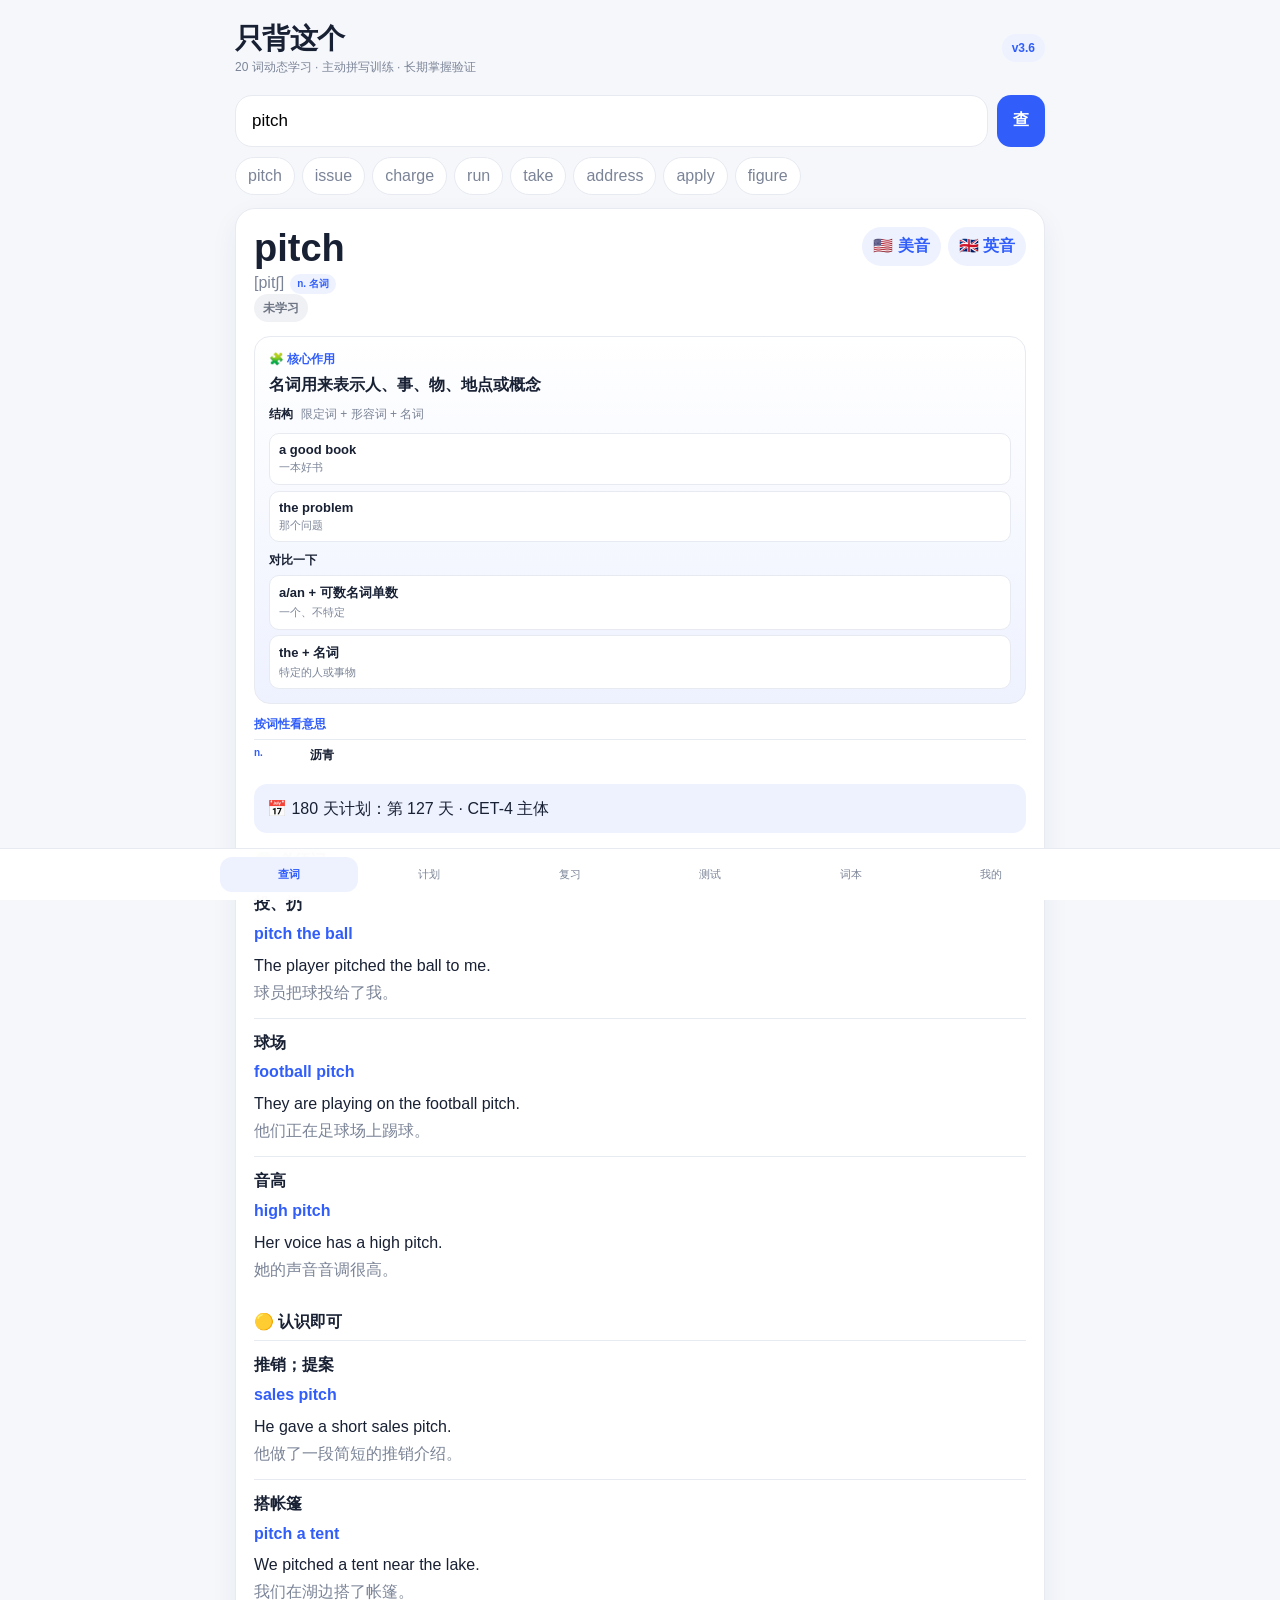
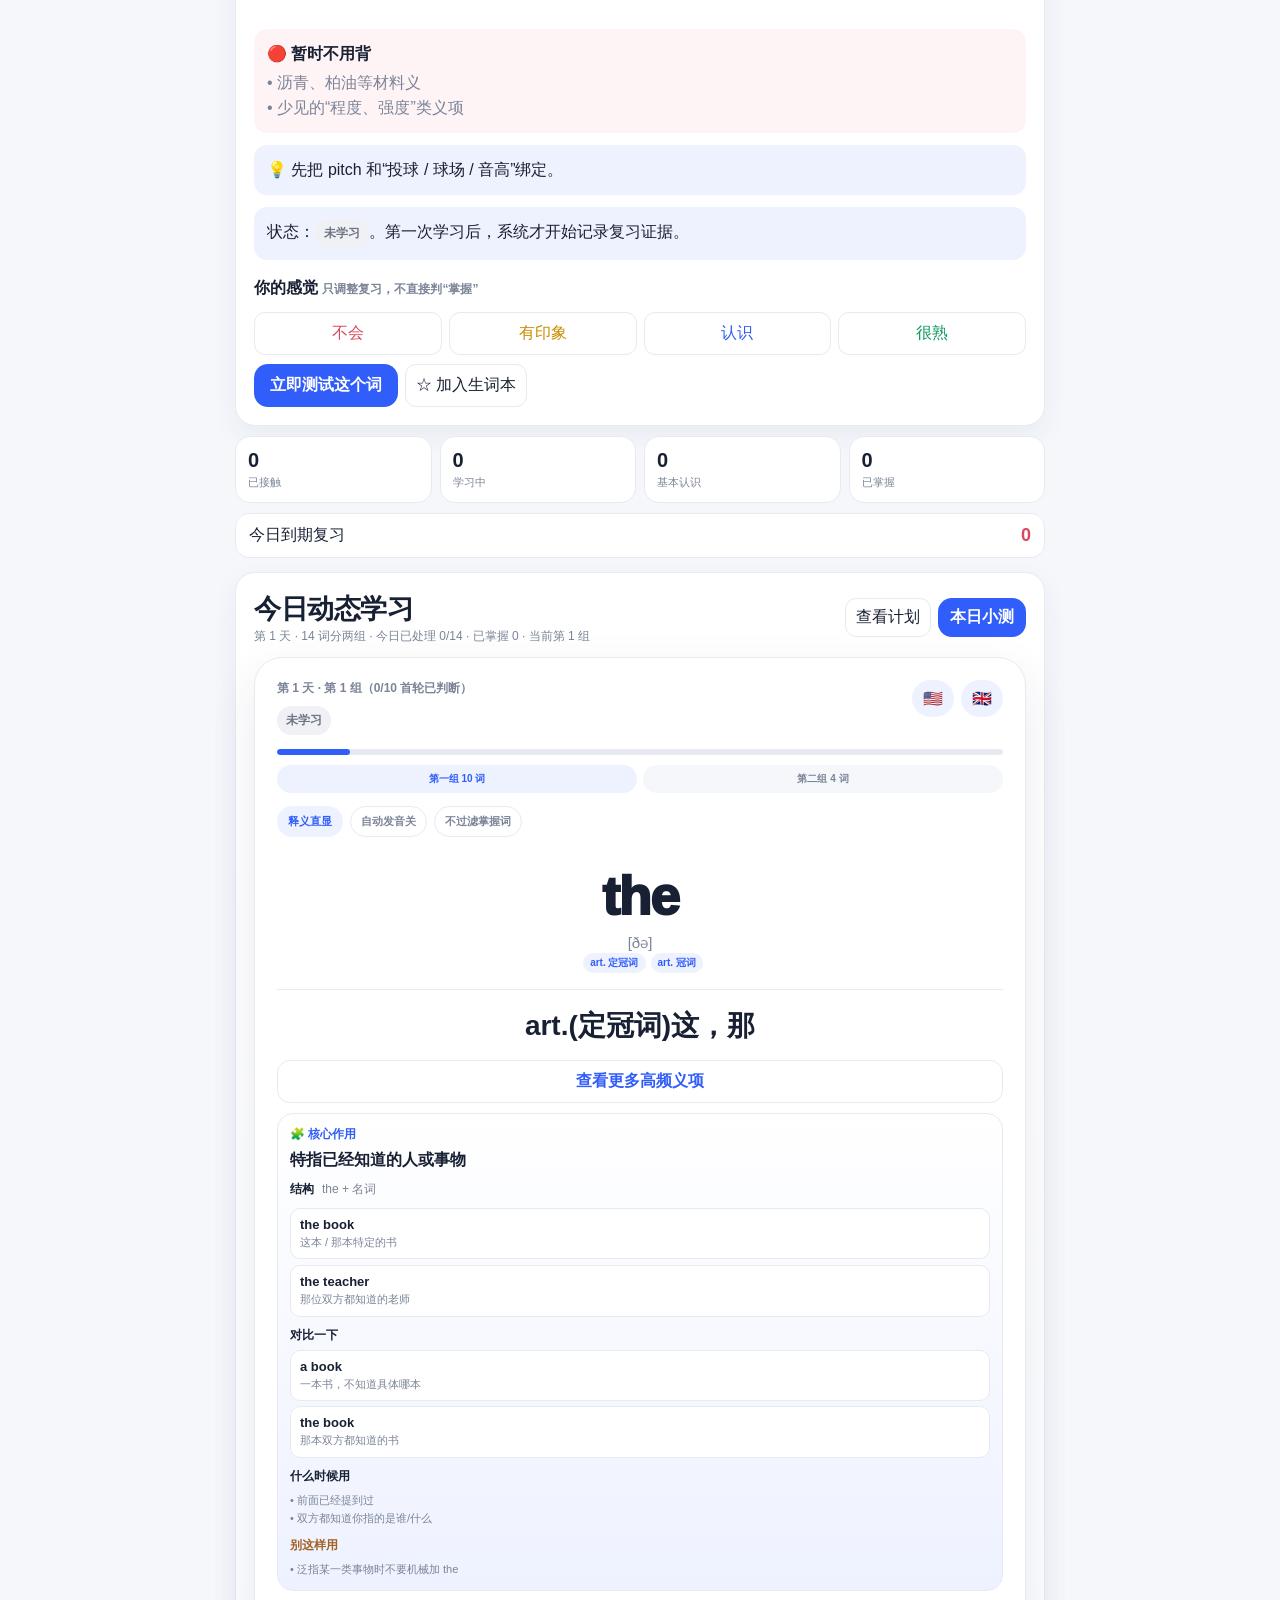
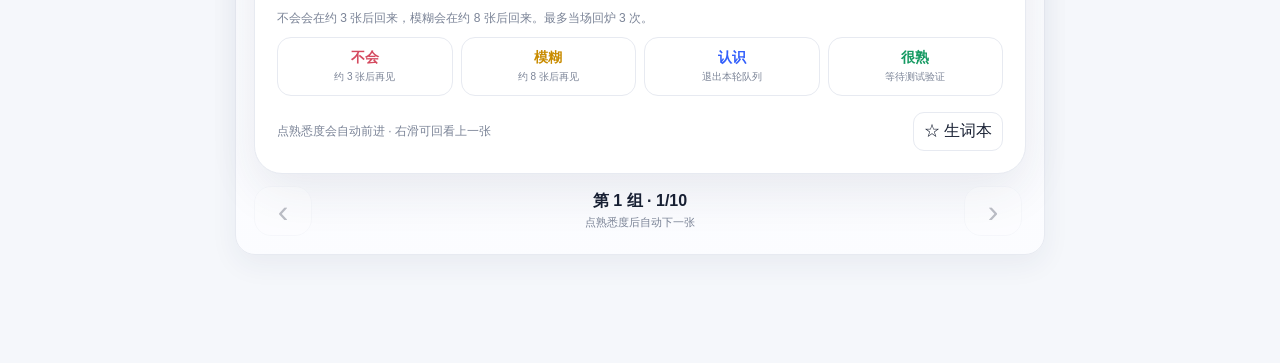
==== english-tool/index.html @ 48b42eb4 "Ship v3.6 spelling training build 41" ====
<!doctype html>
<html lang="zh-CN">
<head>
<meta charset="utf-8">
<meta name="viewport" content="width=device-width,initial-scale=1,viewport-fit=cover">
<meta name="theme-color" content="#f5f7fb">
<meta name="apple-mobile-web-app-capable" content="yes">
<meta name="apple-mobile-web-app-title" content="只背这个">
<meta http-equiv="Cache-Control" content="no-cache, no-store, must-revalidate">
<title>只背这个 · CET-4 学习系统</title>
<link rel="manifest" href="manifest.webmanifest?v=41">
<link rel="stylesheet" href="unified.css?v=41">
<link rel="stylesheet" href="study.css?v=41">
</head>
<body>
<div class="app">
  <header class="top"><div><div class="brand">只背这个</div><div class="sub">20 词动态学习 · 主动拼写训练 · 长期掌握验证</div></div><div class="tag">v3.6</div></header>

  <section id="searchPage">
    <div class="search"><input id="q" placeholder="输入单词，例如 pitch" autocomplete="off" autocapitalize="none"><button class="primary" id="go">查</button></div>
    <div class="quick" id="quick"></div>
    <div id="result"></div>
    <div class="stats status-stats"><div class="stat"><b id="touched">0</b><span>已接触</span></div><div class="stat"><b id="learning">0</b><span>学习中</span></div><div class="stat"><b id="familiar">0</b><span>基本认识</span></div><div class="stat"><b id="mastered">0</b><span>已掌握</span></div></div>
    <button class="due-banner" id="dueBanner"><span>今日到期复习</span><b id="due">0</b></button>
    <div id="homeStudySection" class="home-study card">
      <div class="head wrap"><div><div class="section-head">今日动态学习</div><div id="homeStudyMeta" class="small">正在载入今天的单词…</div></div><div class="button-group"><button class="secondary" id="homeStudyPlan">查看计划</button><button class="secondary" id="homeStudyToday">回到今天</button><button class="primary compact" id="homeStudyQuiz">本日小测</button></div></div>
      <div id="homeStudyCardWrap" class="study-card-wrap" aria-live="polite"></div>
      <div class="study-nav"><button class="study-arrow" id="homeStudyPrev" aria-label="上一个单词">‹</button><div><b id="homeStudyCounter">0 / 0</b><span id="homeStudyHint">点熟悉度后自动进入下一张</span></div><button class="study-arrow" id="homeStudyNext" aria-label="下一个单词">›</button></div>
    </div>
  </section>

  <section id="planPage" class="hidden">
    <div class="card"><div class="head wrap"><div><div class="section-head">180 天单词计划</div><div id="planMeta" class="small">正在载入本地基础词表与 CET-4 词表…</div></div><div class="daybox"><button class="secondary" id="prevDay">‹</button><input id="dayInput" type="number" min="1" max="180" value="1"><button class="secondary" id="nextDay">›</button></div></div><div class="progress"><span id="bar"></span></div><div id="progressText" class="small"></div><div class="tabs"><button id="todayBtn" class="active">今天</button><button data-jump="1">第1天</button><button data-jump="31">第31天</button><button data-jump="91">第91天</button><button data-jump="180">第180天</button></div></div>
    <div id="planListPanel" class="card"><div class="head wrap"><div><span id="stage" class="badge"></span><div id="daySummary" class="small space-top"></div></div><div class="button-group"><button class="secondary" id="learnNext">用动态卡片学这一天</button><button class="primary compact" id="quizDay">今日小测</button></div></div><div class="legend"><span><i class="status-dot unseen"></i>未学习</span><span><i class="status-dot learning"></i>学习中</span><span><i class="status-dot familiar"></i>基本认识</span><span><i class="status-dot mastered"></i>已掌握</span></div><div id="dayWords"></div></div>
  </section>

  <section id="reviewPage" class="hidden"><div class="card"><div class="head wrap"><div><div class="section-head">今日复习</div><div class="small">单词到期 + 句子错因 + 掌握验证 + 拼写弱词都会进入这里。系统优先修真正影响掌握的证据缺口。</div></div><button class="primary compact" id="startReview">开始复习</button></div><div id="reviewList"></div></div></section>
  <section id="testPage" class="hidden"><div class="card" id="testCard"><div class="section-head">快速测验</div><div class="small">默认从已接触单词中抽题。答对才积累“掌握证据”。</div><div class="button-group space-top"><button class="primary" id="startMixedTest">开始 10 题</button><button class="secondary" id="startWeakTest">专测薄弱词</button></div></div></section>
  <section id="bookPage" class="hidden"><div class="card"><div class="head wrap"><div><div class="section-head">词本</div><div class="small">上面是你收藏的生词，下面可以按词类、阶段和掌握状态浏览整个词库。</div></div></div><div id="bookList"></div></div></section>
  <section id="myPage" class="hidden">
    <div class="card"><div class="section-head">我的学习</div><div class="stats"><div class="stat"><b id="myTouched">0</b><span>已接触</span></div><div class="stat"><b id="myQuiz">0</b><span>累计测试</span></div><div class="stat"><b id="myAccuracy">0%</b><span>测试正确率</span></div><div class="stat"><b id="myDays">0</b><span>学习天数</span></div></div><div class="title">掌握判定</div><div class="explain-grid"><div><span class="state-pill learning">学习中</span><p>看过或测试过，但证据还少，或者刚刚答错。</p></div><div><span class="state-pill familiar">基本认识</span><p>至少跨 2 天答对、连续答对并保持较高正确率。</p></div><div><span class="state-pill mastered">已掌握</span><p>至少 4 次答对、3 个不同日期答对、连续答对 ≥3，且首次到最近正确间隔至少 6 天。</p></div></div><div class="tip">“今日是否学过”和“长期是否掌握”完全分开。拼写也单独记录，不能拿选择题正确率冒充会写。</div></div>
    <div class="card"><div class="section-head">数据</div><div class="button-group space-top"><button class="secondary" id="exportBtn">导出学习数据</button><label class="secondary file-label">导入学习数据<input id="importFile" type="file" accept=".json"></label></div></div>
  </section>
</div>
<div id="bootFail" class="hidden" style="position:fixed;left:16px;right:16px;bottom:86px;z-index:99;padding:13px 14px;border:1px solid #e4bcbc;background:#fff7f7;border-radius:14px;font-size:12px;line-height:1.6;color:#7a2f2f">页面资源没有完整载入。请到“我的 → 系统状态”查看诊断，或执行安全重载。</div>
<div class="nav"><div class="navin"><button class="active" data-page="searchPage">查词</button><button data-page="planPage">计划</button><button data-page="reviewPage">复习</button><button data-page="testPage">测试</button><button data-page="bookPage">词本</button><button data-page="myPage">我的</button></div></div>
<div class="toast" id="toast"></div>
<script src="preload.js?v=41"></script><script src="unified.js?v=41"></script><script src="study.js?v=41"></script><script src="lexicon-core.js?v=41"></script><script src="quiz-core.js?v=41"></script><script src="learning-core.js?v=41"></script><script src="practice-core.js?v=41"></script><script src="spelling-core.js?v=41"></script><script>setTimeout(function(){if(!window.__ZBZ_READY__){var x=document.getElementById('bootFail');if(x)x.classList.remove('hidden')}},12000)</script>
</body>
</html>
---- english-tool/unified.css ----
:root{
  --bg:#f5f7fb;--card:#fff;--text:#182033;--muted:#7b8497;--line:#e7eaf1;
  --blue:#315efb;--green:#159a62;--yellow:#c98c00;--red:#d54a5f;--soft:#eef2ff;
  --shadow:0 10px 28px rgba(31,45,77,.06)
}
*{box-sizing:border-box}
html,body{margin:0;min-height:100%;background:var(--bg);color:var(--text);font-family:-apple-system,BlinkMacSystemFont,"Segoe UI","PingFang SC","Microsoft YaHei",sans-serif}
button,input,label{font:inherit}
button{cursor:pointer}
.app{max-width:840px;margin:auto;padding:20px 15px 108px}
.top,.row,.wordtop,.head{display:flex;justify-content:space-between;gap:10px;align-items:center}
.wrap{flex-wrap:wrap}
.brand{font-size:28px;font-weight:900;letter-spacing:-.6px}
.sub,.small,.muted{font-size:12px;color:var(--muted);line-height:1.55}
.tag,.badge{background:var(--soft);color:var(--blue);padding:7px 10px;border-radius:999px;font-size:12px;font-weight:800}
.card{background:var(--card);border:1px solid var(--line);border-radius:20px;padding:18px;margin-top:13px;box-shadow:var(--shadow)}
.section-head{font-size:27px;font-weight:900;letter-spacing:-.5px}
.search{display:flex;gap:9px;margin:18px 0 10px}
.search input{flex:1;min-width:0;border:1px solid var(--line);background:#fff;border-radius:17px;padding:15px 16px;font-size:17px;outline:none}
.search input:focus{border-color:#a4b3fb}
.primary,.secondary,.voice,.chip,.row button,.nav button,.quiz-option{font:inherit}
.primary{border:0;background:var(--blue);color:#fff;border-radius:14px;padding:11px 16px;font-weight:800}
.primary.compact{padding:8px 12px}
.secondary,.row button{border:1px solid var(--line);background:#fff;color:var(--text);border-radius:11px;padding:8px 10px}
.voice{border:0;background:var(--soft);color:var(--blue);border-radius:999px;padding:9px 11px;font-weight:800}
.quick,.voices,.tabs,.button-group,.legend{display:flex;gap:7px;overflow:auto}
.button-group{flex-wrap:wrap;overflow:visible}
.chip,.tabs button{border:1px solid var(--line);background:#fff;color:var(--muted);border-radius:999px;padding:9px 12px;white-space:nowrap}
.tabs button.active{background:var(--soft);color:var(--blue);border-color:transparent;font-weight:800}
.stats{display:grid;grid-template-columns:repeat(4,1fr);gap:8px;margin:10px 0}
.stat{background:#fff;border:1px solid var(--line);border-radius:15px;padding:12px}
.stat b{display:block;font-size:20px}.stat span{font-size:11px;color:var(--muted)}
.due-banner{width:100%;border:0;background:#fff;border:1px solid var(--line);border-radius:14px;padding:11px 13px;display:flex;justify-content:space-between;align-items:center;color:var(--text)}
.due-banner b{color:var(--red);font-size:18px}
.word{font-size:38px;font-weight:900}.phon{color:var(--muted);margin-top:4px}
.wordtop{align-items:flex-start}
.title{font-weight:850;margin:18px 0 7px}
.meaning{padding:12px 0;border-top:1px solid var(--line);line-height:1.55}.meaning:first-of-type{border-top:0}.meaning b{font-size:16px}.meaning .phrase{color:var(--blue);font-weight:800;margin-top:5px}.example{margin-top:7px;line-height:1.5}.translation{color:var(--muted);margin-top:3px}
.tip{background:var(--soft);border-radius:13px;padding:12px 13px;line-height:1.6;margin-top:12px}
.warning{background:#fff4f5;border-radius:13px;padding:12px 13px;line-height:1.6;margin-top:12px}
.actions{display:grid;grid-template-columns:repeat(4,1fr);gap:7px;margin-top:13px}.actions button{border:1px solid var(--line);background:#fff;border-radius:11px;padding:10px 4px}.actions button:nth-child(1){color:var(--red)}.actions button:nth-child(2){color:var(--yellow)}.actions button:nth-child(3){color:var(--blue)}.actions button:nth-child(4){color:var(--green)}
.row{padding:12px 0;border-top:1px solid var(--line);align-items:flex-start}.row:first-child{border-top:0}.rowword{font-size:17px;font-weight:850}.row-main{min-width:0;flex:1;cursor:pointer}.row-actions{display:flex;gap:6px;flex-shrink:0}
.progress{height:9px;background:#edf0f5;border-radius:999px;overflow:hidden;margin:12px 0 6px}.progress span{display:block;height:100%;background:var(--blue)}
.daybox{display:flex;gap:7px;align-items:center}.daybox input{width:74px;border:1px solid var(--line);border-radius:10px;padding:8px}
.empty{text-align:center;color:var(--muted);padding:25px 8px}.empty strong{display:block;color:var(--text);font-size:19px;margin-bottom:5px}
.hidden{display:none!important}
.space-top{margin-top:9px}
.legend{padding:12px 0 2px;flex-wrap:wrap;color:var(--muted);font-size:12px}
.legend span{display:flex;align-items:center;gap:5px}
.status-dot{width:9px;height:9px;border-radius:50%;display:inline-block}
.status-dot.unseen{background:#c9ced8}.status-dot.learning{background:var(--red)}.status-dot.familiar{background:var(--yellow)}.status-dot.mastered{background:var(--green)}
.state-pill{display:inline-flex;align-items:center;border-radius:999px;padding:5px 9px;font-size:12px;font-weight:850}
.state-pill.unseen{background:#f0f1f4;color:#6d7585}.state-pill.learning{background:#fff0f2;color:var(--red)}.state-pill.familiar{background:#fff7df;color:#9a6d00}.state-pill.mastered{background:#eaf8f1;color:var(--green)}
.evidence{display:grid;grid-template-columns:repeat(4,1fr);gap:7px;margin-top:10px}.evidence div{border:1px solid var(--line);border-radius:12px;padding:9px}.evidence b{display:block;font-size:16px}.evidence span{font-size:10px;color:var(--muted)}
.quiz-head{display:flex;justify-content:space-between;align-items:center;gap:10px}
.quiz-word{font-size:36px;font-weight:900;margin:18px 0 6px}.quiz-prompt{font-size:13px;color:var(--muted);margin-bottom:14px}.quiz-options{display:grid;gap:9px}.quiz-option{text-align:left;border:1px solid var(--line);background:#fff;color:var(--text);border-radius:14px;padding:13px 14px}.quiz-option.correct{border-color:var(--green);background:#eefaf4}.quiz-option.wrong{border-color:var(--red);background:#fff1f3}.quiz-option:disabled{opacity:.9}.quiz-feedback{margin-top:12px;font-size:13px;line-height:1.6}
.explain-grid{display:grid;grid-template-columns:repeat(3,1fr);gap:8px}.explain-grid>div{border:1px solid var(--line);border-radius:14px;padding:12px}.explain-grid p{font-size:12px;color:var(--muted);line-height:1.55;margin:8px 0 0}
.file-label{display:inline-flex;align-items:center;cursor:pointer}.file-label input{display:none}
.nav{position:fixed;left:0;right:0;bottom:0;background:rgba(255,255,255,.96);border-top:1px solid var(--line);padding:8px 8px calc(env(safe-area-inset-bottom) + 8px);z-index:20;backdrop-filter:blur(14px)}
.navin{max-width:840px;margin:auto;display:grid;grid-template-columns:repeat(6,1fr);gap:3px}.nav button{border:0;background:transparent;color:var(--muted);padding:10px 2px;border-radius:12px;font-size:11px}.nav button.active{background:var(--soft);color:var(--blue);font-weight:800}
.toast{position:fixed;left:50%;bottom:92px;transform:translateX(-50%);background:#151923;color:#fff;padding:10px 13px;border-radius:999px;font-size:13px;opacity:0;pointer-events:none;transition:.2s;z-index:50;max-width:90%;text-align:center}.toast.show{opacity:1}
@media(max-width:620px){
  .stats{grid-template-columns:repeat(2,1fr)}
  .actions{grid-template-columns:repeat(2,1fr)}
  .word{font-size:34px}.section-head{font-size:25px}
  .row{gap:6px}.row-actions{flex-direction:column}
  .evidence{grid-template-columns:repeat(2,1fr)}
  .explain-grid{grid-template-columns:1fr}
}
@media(prefers-color-scheme:dark){
  :root{--bg:#0e1118;--card:#171b24;--text:#f0f3f8;--muted:#98a2b5;--line:#2a303d;--soft:#202a47;--shadow:none}
  .search input,.stat,.due-banner,.secondary,.row button,.chip,.tabs button,.actions button,.quiz-option{background:var(--card);color:var(--text)}
  .warning{background:#2a1b20}
}
---- english-tool/study.css ----
.home-study{margin-top:14px;background:linear-gradient(180deg,var(--card),color-mix(in srgb,var(--soft) 22%,var(--card)))}
.home-study .head{margin-bottom:4px}.home-study .button-group{justify-content:flex-end}
.study-card-wrap{margin-top:12px;touch-action:pan-y;user-select:none;-webkit-user-select:none}
.study-flashcard{position:relative;min-height:520px;background:var(--card);border:1px solid var(--line);border-radius:28px;padding:22px;box-shadow:0 18px 48px rgba(31,45,77,.09);overflow:hidden;transition:transform .16s ease,opacity .16s ease}
.study-flashcard.slide-left{transform:translateX(-34px);opacity:.38}.study-flashcard.slide-right{transform:translateX(34px);opacity:.38}
.study-top{display:flex;justify-content:space-between;gap:12px;align-items:flex-start}.study-day{font-size:12px;color:var(--muted);font-weight:800}
.study-progress{height:6px;background:var(--line);border-radius:999px;overflow:hidden;margin-top:14px}.study-progress span{display:block;height:100%;background:var(--blue);border-radius:999px}
.study-tools{display:flex;gap:7px;overflow:auto;margin:13px 0 2px;padding-bottom:2px}.study-tool{border:1px solid var(--line);background:var(--card);color:var(--muted);border-radius:999px;padding:7px 10px;white-space:nowrap;font-size:11px;font-weight:800}.study-tool.active{background:var(--soft);color:var(--blue);border-color:transparent}
.study-word-zone{text-align:center;padding:24px 6px 16px}.study-word{font-size:54px;font-weight:950;letter-spacing:-1.5px;word-break:break-word}.study-phon{font-size:15px;color:var(--muted);margin-top:7px}
.study-answer{border-top:1px solid var(--line);padding-top:16px}.study-core-block{text-align:center}.study-core-meaning{font-size:28px;font-weight:900;line-height:1.42}.study-core-phrase{color:var(--blue);font-weight:850;margin-top:9px}.study-core-example{font-size:14px;line-height:1.55;margin-top:8px}.study-core-translation{font-size:13px;line-height:1.55;color:var(--muted);margin-top:3px}
.study-more-btn{display:block;width:100%;margin-top:14px;border:1px solid var(--line);background:var(--card);color:var(--blue);border-radius:13px;padding:10px;font-weight:800}.study-more-panel{margin-top:10px;background:color-mix(in srgb,var(--soft) 40%,var(--card));border-radius:16px;padding:12px}.study-more-item{padding:10px 0;border-top:1px solid var(--line)}.study-more-item:first-child{border-top:0}.study-more-item b{font-size:16px}.study-more-tag{display:inline-block;margin-right:7px;padding:3px 7px;border-radius:999px;font-size:10px;font-weight:850}.study-more-tag.must{background:rgba(21,154,98,.1);color:var(--green)}.study-more-tag.rec{background:rgba(201,140,0,.1);color:var(--yellow)}.study-skip{margin-top:9px;padding:11px 12px;border-radius:13px;background:rgba(213,74,95,.08);font-size:12px;line-height:1.65}.study-inline-note{margin-top:8px}
.study-recall-cover{min-height:185px;display:flex;flex-direction:column;align-items:center;justify-content:center;text-align:center;border-top:1px solid var(--line);color:var(--muted);line-height:1.7}.study-recall-cover b{font-size:19px;color:var(--text);margin-bottom:5px}.study-recall-cover span{font-size:12px}
.study-rate-block{margin-top:18px}.study-rate-grid{display:grid;grid-template-columns:repeat(4,1fr);gap:8px;margin-top:9px}.study-rate-grid button{border:1px solid var(--line);background:var(--card);border-radius:14px;padding:11px 6px}.study-rate-grid button b{display:block;font-size:14px}.study-rate-grid button span{display:block;font-size:10px;color:var(--muted);margin-top:3px}.study-rate-grid .rate0 b{color:var(--red)}.study-rate-grid .rate1 b{color:var(--yellow)}.study-rate-grid .rate2 b{color:var(--blue)}.study-rate-grid .rate3 b{color:var(--green)}
.study-foot{display:flex;justify-content:space-between;gap:10px;align-items:center;margin-top:16px}.study-foot>.small{flex:1}
.study-nav{display:grid;grid-template-columns:62px 1fr 62px;align-items:center;gap:12px;margin-top:12px}.study-nav>div{text-align:center}.study-nav b{display:block;font-size:16px}.study-nav span{display:block;color:var(--muted);font-size:11px;margin-top:3px}.study-arrow{width:58px;height:50px;border:1px solid var(--line);background:var(--card);color:var(--text);border-radius:17px;font-size:32px;line-height:1}.study-arrow:disabled{opacity:.28}
.study-loading{min-height:260px;display:flex;flex-direction:column;align-items:center;justify-content:center;text-align:center;color:var(--muted);border:1px dashed var(--line);border-radius:22px}.study-loading b{color:var(--text);font-size:17px;margin-bottom:5px}.study-loading span{font-size:12px}
.study-finish{min-height:390px;display:flex;flex-direction:column;align-items:center;justify-content:center;text-align:center;border:1px solid var(--line);border-radius:26px;background:var(--card);padding:22px}.study-finish-icon{width:62px;height:62px;border-radius:50%;display:grid;place-items:center;background:rgba(21,154,98,.1);color:var(--green);font-size:30px;font-weight:900}.study-finish-title{font-size:26px;font-weight:900;margin-top:14px}.study-finish-sub{color:var(--muted);margin-top:6px}.study-finish-actions{margin-top:18px;justify-content:center;flex-wrap:wrap}
.plan-word-card{border-top:1px solid var(--line)}.plan-word-card:first-child{border-top:0}.plan-word-card.expanded{background:color-mix(in srgb,var(--soft) 24%,var(--card));border-radius:14px;margin:5px -6px;padding:0 6px}.plan-word-card .row{border-top:0}.plan-inline-detail{padding:0 8px 14px 8px}.plan-inline-meaning{font-size:19px;font-weight:850;line-height:1.55;padding:11px 12px;background:var(--card);border:1px solid var(--line);border-radius:13px}.plan-inline-extra{margin-top:8px}.plan-inline-actions{display:grid;grid-template-columns:repeat(4,1fr);gap:7px;margin-top:10px}.plan-inline-actions button{border:1px solid var(--line);background:var(--card);border-radius:11px;padding:9px 4px}.plan-inline-actions button:nth-child(1){color:var(--red)}.plan-inline-actions button:nth-child(2){color:var(--yellow)}.plan-inline-actions button:nth-child(3){color:var(--blue)}.plan-inline-actions button:nth-child(4){color:var(--green)}
@media(max-width:620px){.home-study .head{align-items:flex-start}.home-study .button-group{width:100%;justify-content:flex-start}.study-flashcard{min-height:500px;padding:17px;border-radius:23px}.study-word{font-size:46px}.study-core-meaning{font-size:24px}.study-nav{grid-template-columns:54px 1fr 54px}.study-arrow{width:52px;height:48px}.study-foot{align-items:flex-start;flex-direction:column}.study-foot button{width:100%}.study-rate-grid{grid-template-columns:repeat(2,1fr)}.plan-inline-actions{grid-template-columns:repeat(2,1fr)}}
@media(prefers-color-scheme:dark){.study-flashcard,.study-arrow,.study-finish{background:var(--card)}}
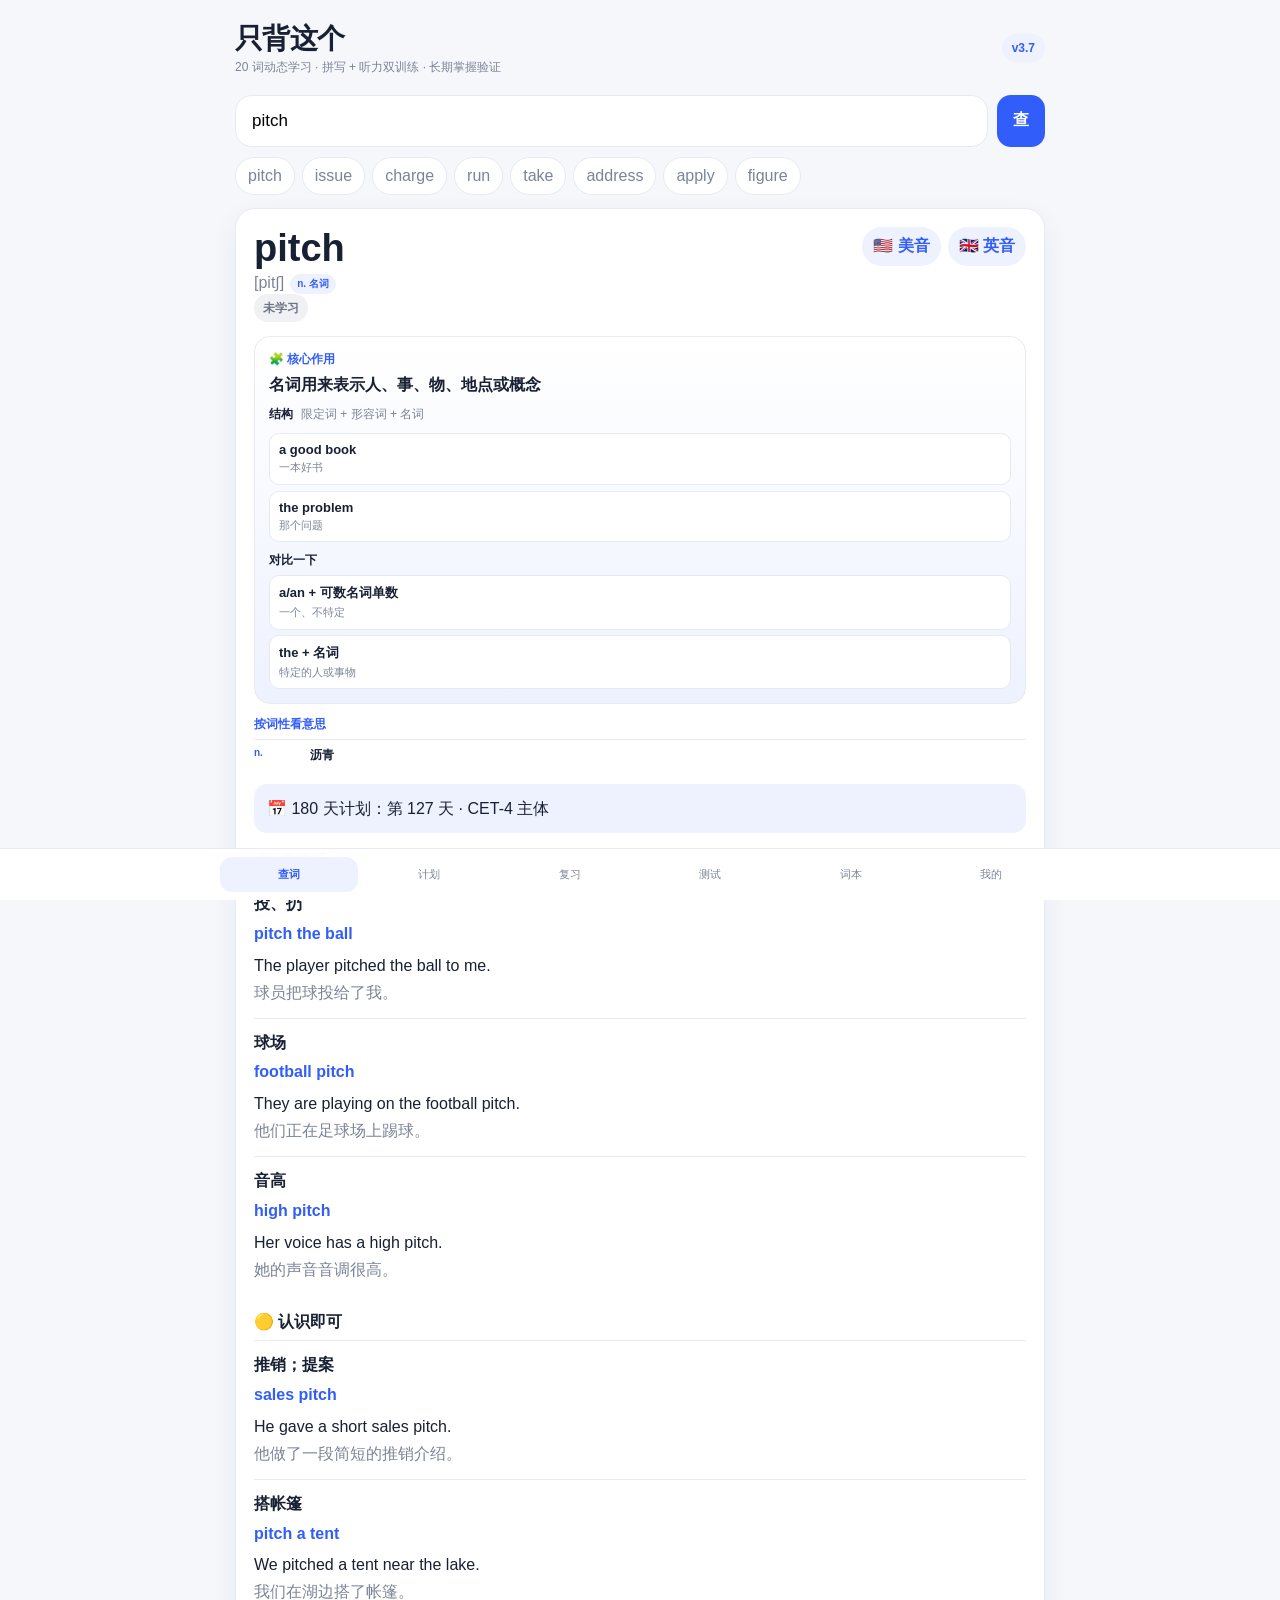
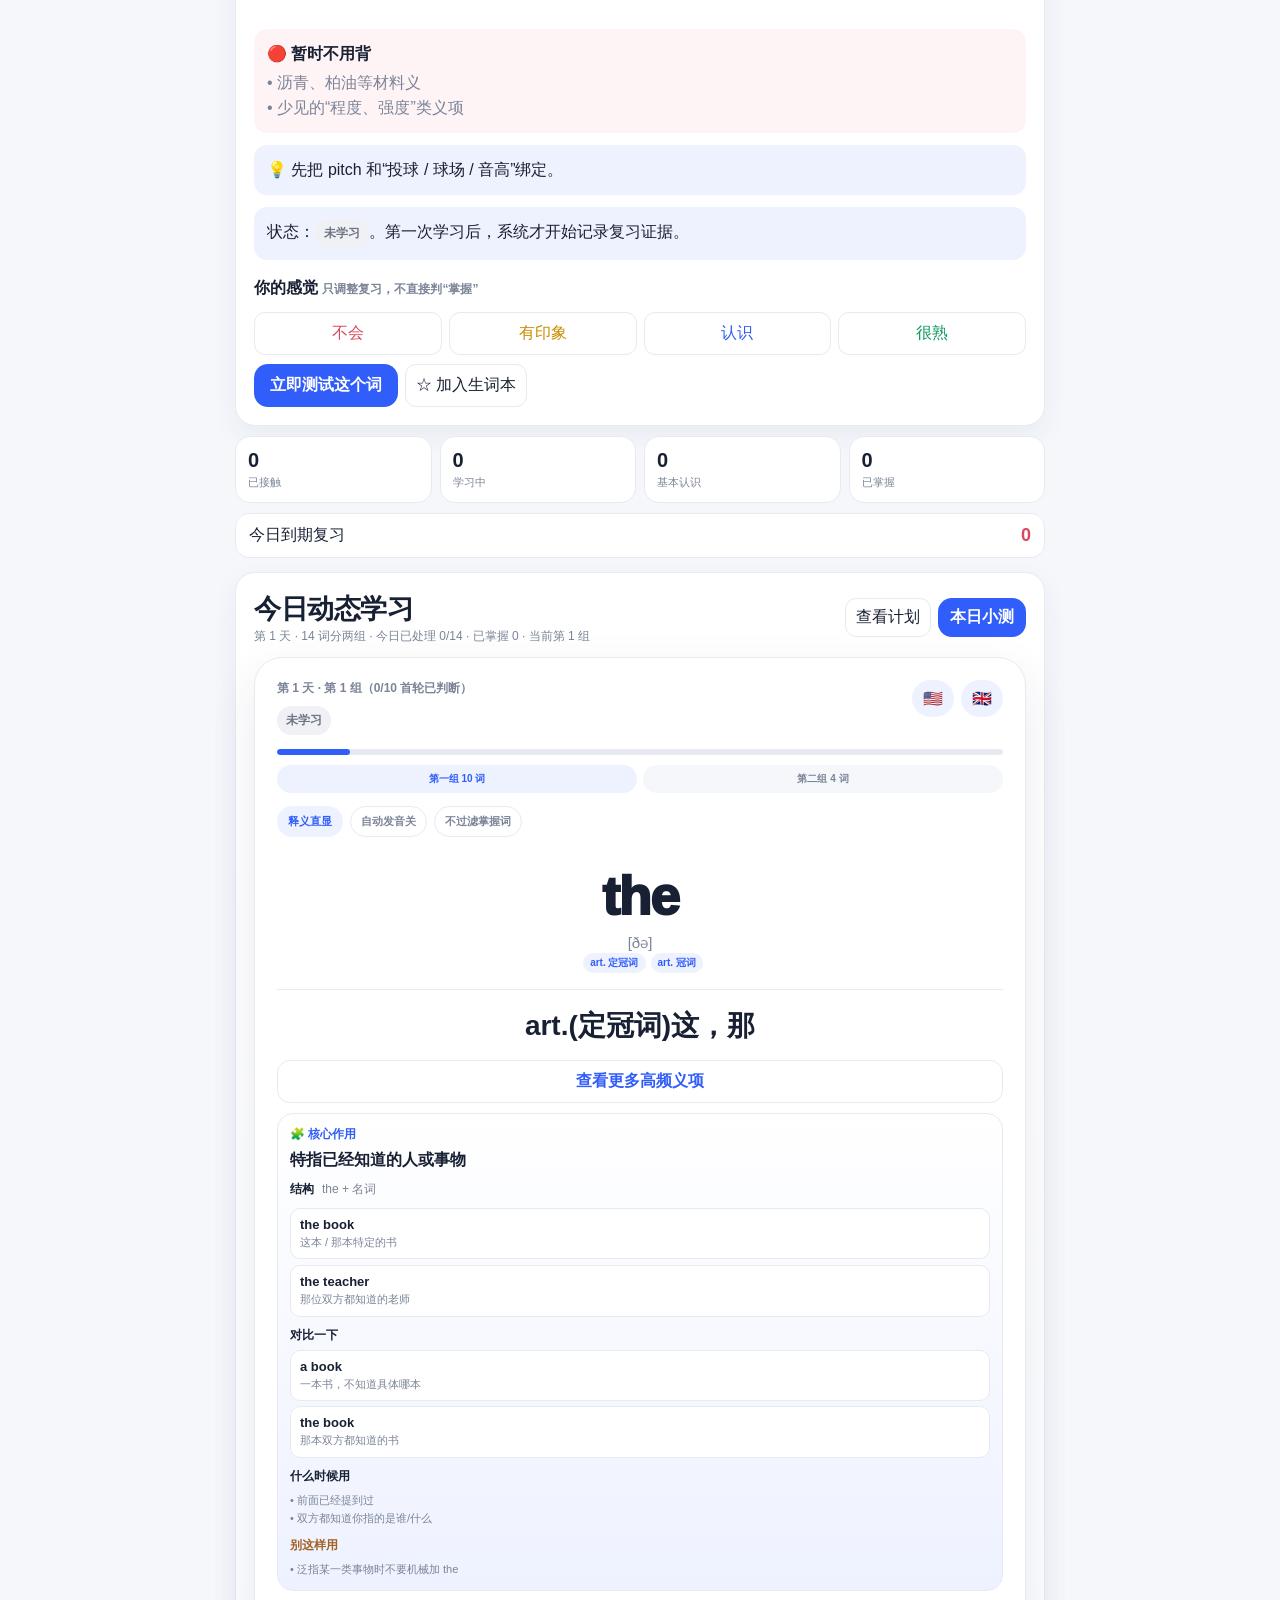
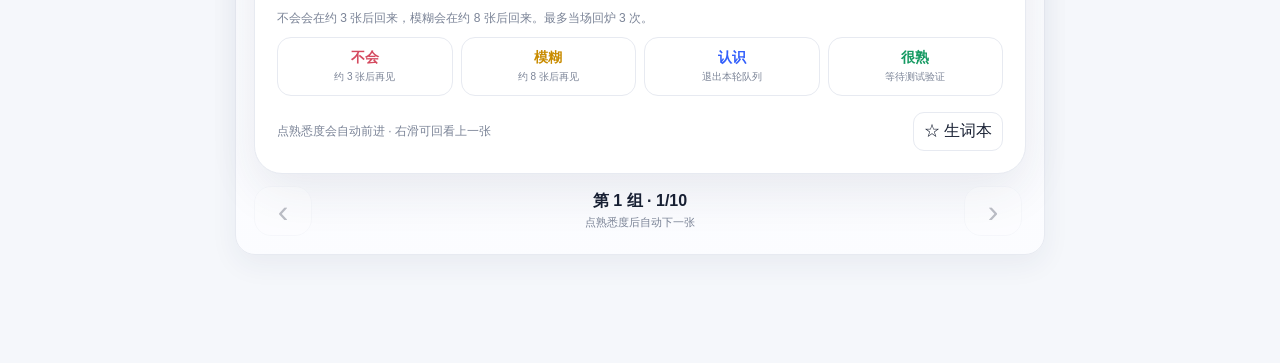
==== commit 2772503f: "Ship v3.7 spelling and listening together" ====
--- a/english-tool/index.html
+++ b/english-tool/index.html
@@ -8,13 +8,13 @@
 <meta name="apple-mobile-web-app-title" content="只背这个">
 <meta http-equiv="Cache-Control" content="no-cache, no-store, must-revalidate">
 <title>只背这个 · CET-4 学习系统</title>
-<link rel="manifest" href="manifest.webmanifest?v=41">
-<link rel="stylesheet" href="unified.css?v=41">
-<link rel="stylesheet" href="study.css?v=41">
+<link rel="manifest" href="manifest.webmanifest?v=42">
+<link rel="stylesheet" href="unified.css?v=42">
+<link rel="stylesheet" href="study.css?v=42">
 </head>
 <body>
 <div class="app">
-  <header class="top"><div><div class="brand">只背这个</div><div class="sub">20 词动态学习 · 主动拼写训练 · 长期掌握验证</div></div><div class="tag">v3.6</div></header>
+  <header class="top"><div><div class="brand">只背这个</div><div class="sub">20 词动态学习 · 拼写 + 听力双训练 · 长期掌握验证</div></div><div class="tag">v3.7</div></header>
 
   <section id="searchPage">
     <div class="search"><input id="q" placeholder="输入单词，例如 pitch" autocomplete="off" autocapitalize="none"><button class="primary" id="go">查</button></div>
@@ -34,17 +34,17 @@
     <div id="planListPanel" class="card"><div class="head wrap"><div><span id="stage" class="badge"></span><div id="daySummary" class="small space-top"></div></div><div class="button-group"><button class="secondary" id="learnNext">用动态卡片学这一天</button><button class="primary compact" id="quizDay">今日小测</button></div></div><div class="legend"><span><i class="status-dot unseen"></i>未学习</span><span><i class="status-dot learning"></i>学习中</span><span><i class="status-dot familiar"></i>基本认识</span><span><i class="status-dot mastered"></i>已掌握</span></div><div id="dayWords"></div></div>
   </section>
 
-  <section id="reviewPage" class="hidden"><div class="card"><div class="head wrap"><div><div class="section-head">今日复习</div><div class="small">单词到期 + 句子错因 + 掌握验证 + 拼写弱词都会进入这里。系统优先修真正影响掌握的证据缺口。</div></div><button class="primary compact" id="startReview">开始复习</button></div><div id="reviewList"></div></div></section>
-  <section id="testPage" class="hidden"><div class="card" id="testCard"><div class="section-head">快速测验</div><div class="small">默认从已接触单词中抽题。答对才积累“掌握证据”。</div><div class="button-group space-top"><button class="primary" id="startMixedTest">开始 10 题</button><button class="secondary" id="startWeakTest">专测薄弱词</button></div></div></section>
+  <section id="reviewPage" class="hidden"><div class="card"><div class="head wrap"><div><div class="section-head">今日复习</div><div class="small">单词到期 + 句子错因 + 掌握验证 + 拼写弱词 + 听力弱词都会进入这里。系统优先修真正影响掌握的证据缺口。</div></div><button class="primary compact" id="startReview">开始复习</button></div><div id="reviewList"></div></div></section>
+  <section id="testPage" class="hidden"><div class="card" id="testCard"><div class="section-head">快速测验</div><div class="small">默认从已接触单词中抽题。现在还可以直接做主动拼写、听音辨词和听写。</div><div class="button-group space-top"><button class="primary" id="startMixedTest">开始 10 题</button><button class="secondary" id="startWeakTest">专测薄弱词</button></div></div></section>
   <section id="bookPage" class="hidden"><div class="card"><div class="head wrap"><div><div class="section-head">词本</div><div class="small">上面是你收藏的生词，下面可以按词类、阶段和掌握状态浏览整个词库。</div></div></div><div id="bookList"></div></div></section>
   <section id="myPage" class="hidden">
-    <div class="card"><div class="section-head">我的学习</div><div class="stats"><div class="stat"><b id="myTouched">0</b><span>已接触</span></div><div class="stat"><b id="myQuiz">0</b><span>累计测试</span></div><div class="stat"><b id="myAccuracy">0%</b><span>测试正确率</span></div><div class="stat"><b id="myDays">0</b><span>学习天数</span></div></div><div class="title">掌握判定</div><div class="explain-grid"><div><span class="state-pill learning">学习中</span><p>看过或测试过，但证据还少，或者刚刚答错。</p></div><div><span class="state-pill familiar">基本认识</span><p>至少跨 2 天答对、连续答对并保持较高正确率。</p></div><div><span class="state-pill mastered">已掌握</span><p>至少 4 次答对、3 个不同日期答对、连续答对 ≥3，且首次到最近正确间隔至少 6 天。</p></div></div><div class="tip">“今日是否学过”和“长期是否掌握”完全分开。拼写也单独记录，不能拿选择题正确率冒充会写。</div></div>
+    <div class="card"><div class="section-head">我的学习</div><div class="stats"><div class="stat"><b id="myTouched">0</b><span>已接触</span></div><div class="stat"><b id="myQuiz">0</b><span>累计测试</span></div><div class="stat"><b id="myAccuracy">0%</b><span>测试正确率</span></div><div class="stat"><b id="myDays">0</b><span>学习天数</span></div></div><div class="title">掌握判定</div><div class="explain-grid"><div><span class="state-pill learning">学习中</span><p>看过或测试过，但证据还少，或者刚刚答错。</p></div><div><span class="state-pill familiar">基本认识</span><p>至少跨 2 天答对、连续答对并保持较高正确率。</p></div><div><span class="state-pill mastered">已掌握</span><p>至少 4 次答对、3 个不同日期答对、连续答对 ≥3，且首次到最近正确间隔至少 6 天。</p></div></div><div class="tip">“今日是否学过”和“长期是否掌握”完全分开。拼写、听辨、听写也分别记录，谁都不能拿别人的分数冒充自己会了。</div></div>
     <div class="card"><div class="section-head">数据</div><div class="button-group space-top"><button class="secondary" id="exportBtn">导出学习数据</button><label class="secondary file-label">导入学习数据<input id="importFile" type="file" accept=".json"></label></div></div>
   </section>
 </div>
 <div id="bootFail" class="hidden" style="position:fixed;left:16px;right:16px;bottom:86px;z-index:99;padding:13px 14px;border:1px solid #e4bcbc;background:#fff7f7;border-radius:14px;font-size:12px;line-height:1.6;color:#7a2f2f">页面资源没有完整载入。请到“我的 → 系统状态”查看诊断，或执行安全重载。</div>
 <div class="nav"><div class="navin"><button class="active" data-page="searchPage">查词</button><button data-page="planPage">计划</button><button data-page="reviewPage">复习</button><button data-page="testPage">测试</button><button data-page="bookPage">词本</button><button data-page="myPage">我的</button></div></div>
 <div class="toast" id="toast"></div>
-<script src="preload.js?v=41"></script><script src="unified.js?v=41"></script><script src="study.js?v=41"></script><script src="lexicon-core.js?v=41"></script><script src="quiz-core.js?v=41"></script><script src="learning-core.js?v=41"></script><script src="practice-core.js?v=41"></script><script src="spelling-core.js?v=41"></script><script>setTimeout(function(){if(!window.__ZBZ_READY__){var x=document.getElementById('bootFail');if(x)x.classList.remove('hidden')}},12000)</script>
+<script src="preload.js?v=42"></script><script src="unified.js?v=42"></script><script src="study.js?v=42"></script><script src="lexicon-core.js?v=42"></script><script src="quiz-core.js?v=42"></script><script src="learning-core.js?v=42"></script><script src="practice-core.js?v=42"></script><script src="skills-core.js?v=42"></script><script>setTimeout(function(){if(!window.__ZBZ_READY__){var x=document.getElementById('bootFail');if(x)x.classList.remove('hidden')}},12000)</script>
 </body>
 </html>
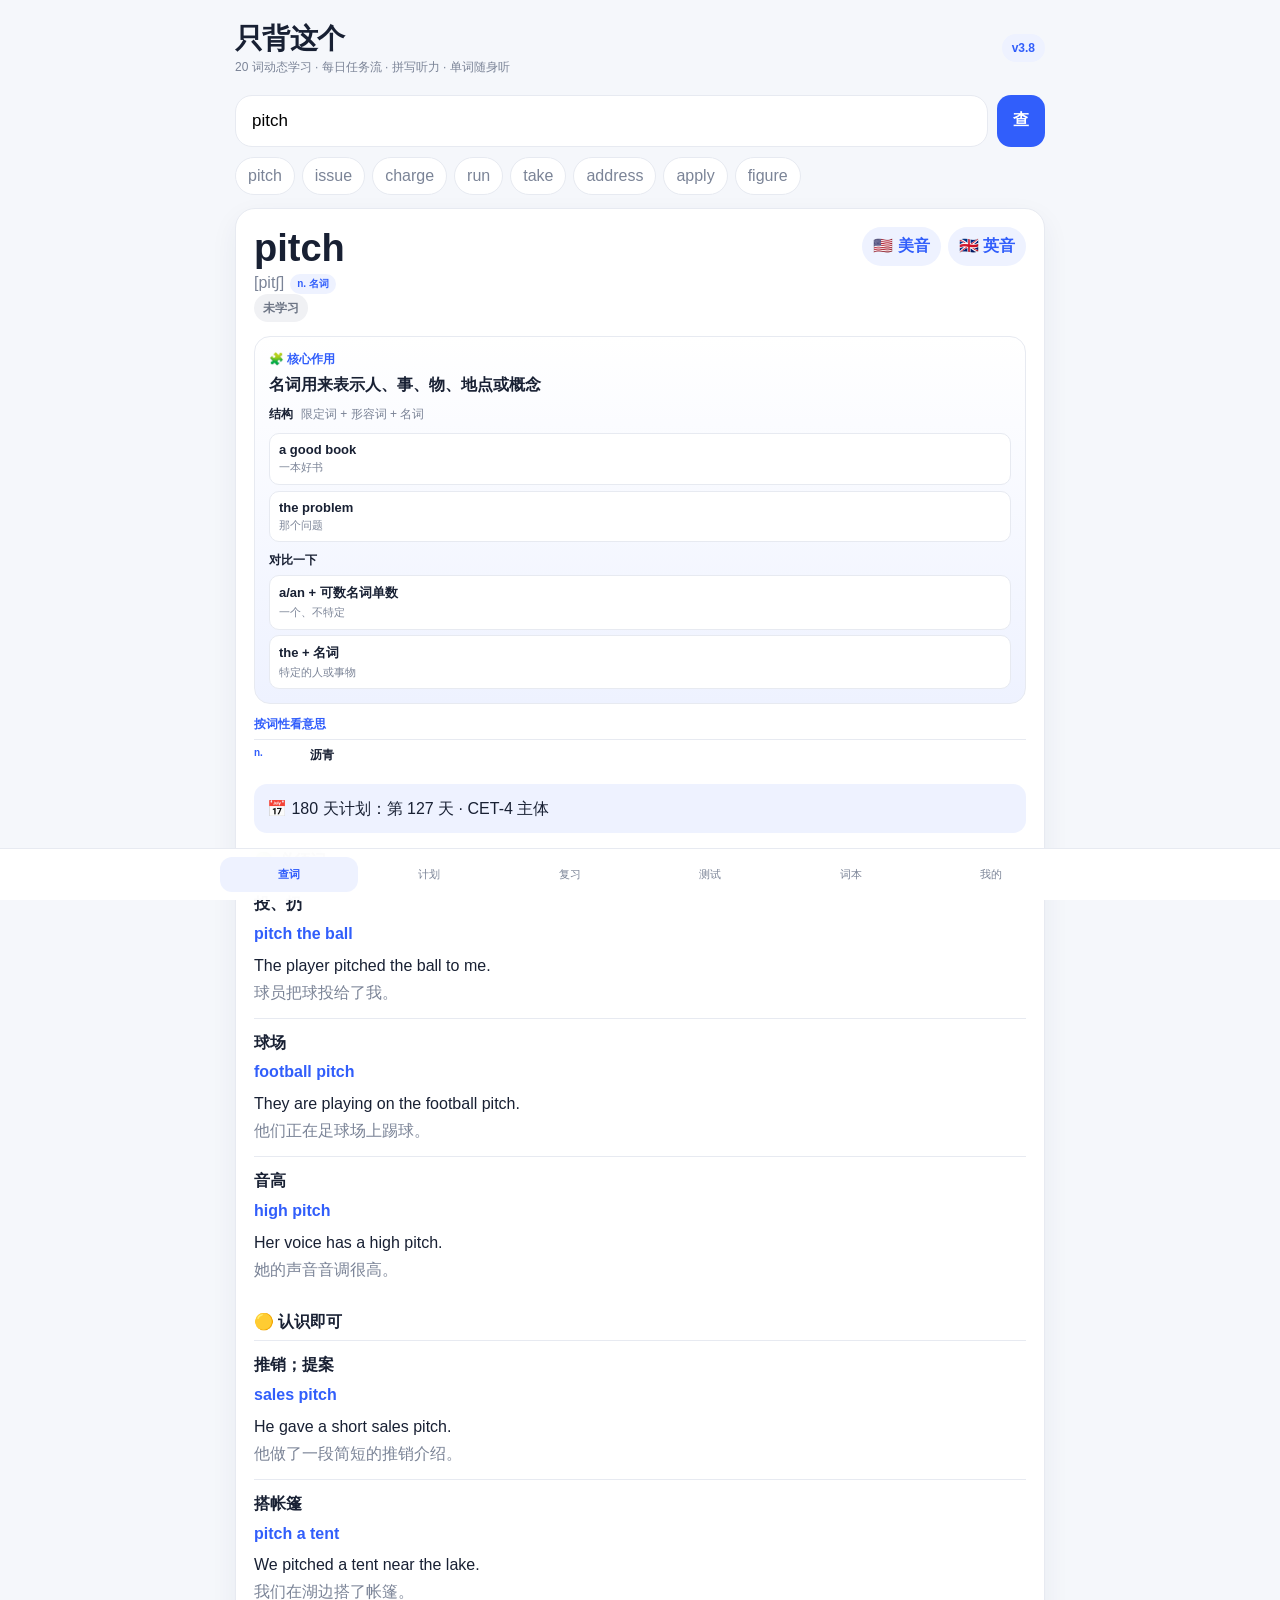
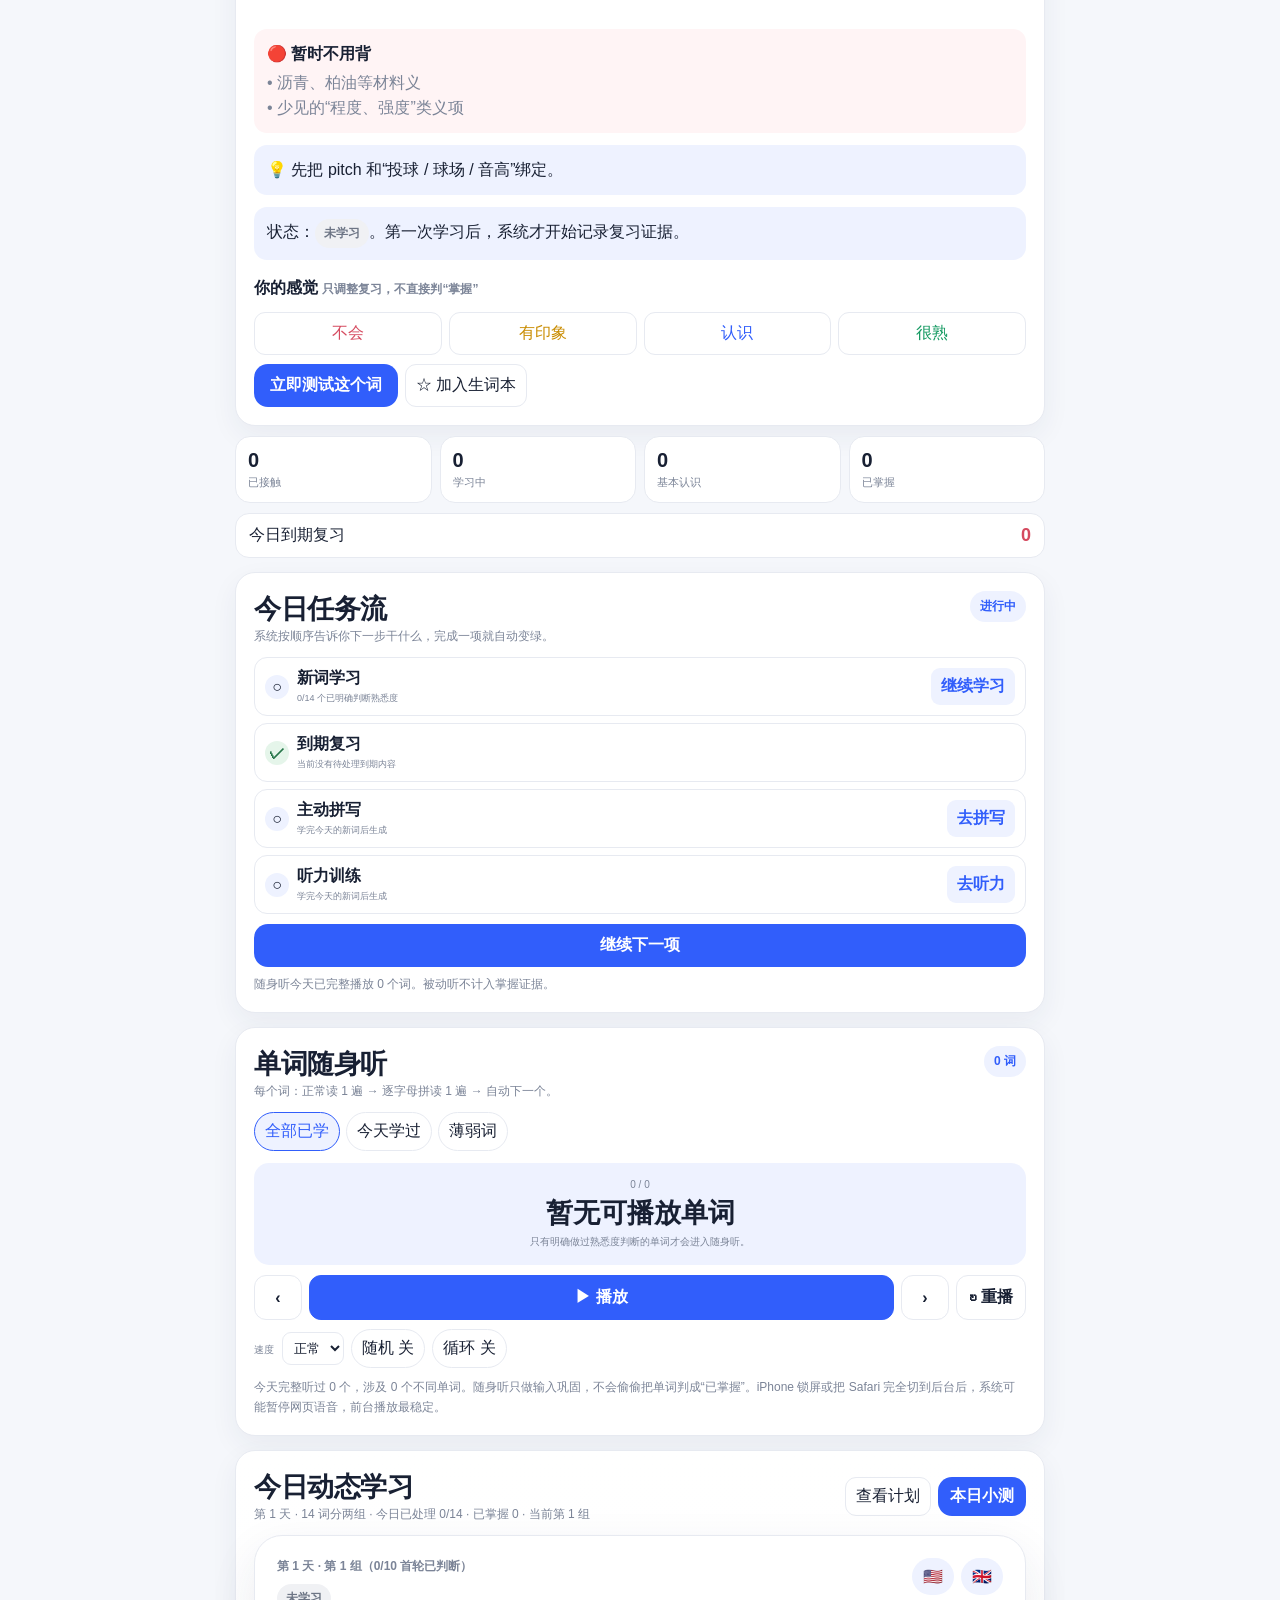
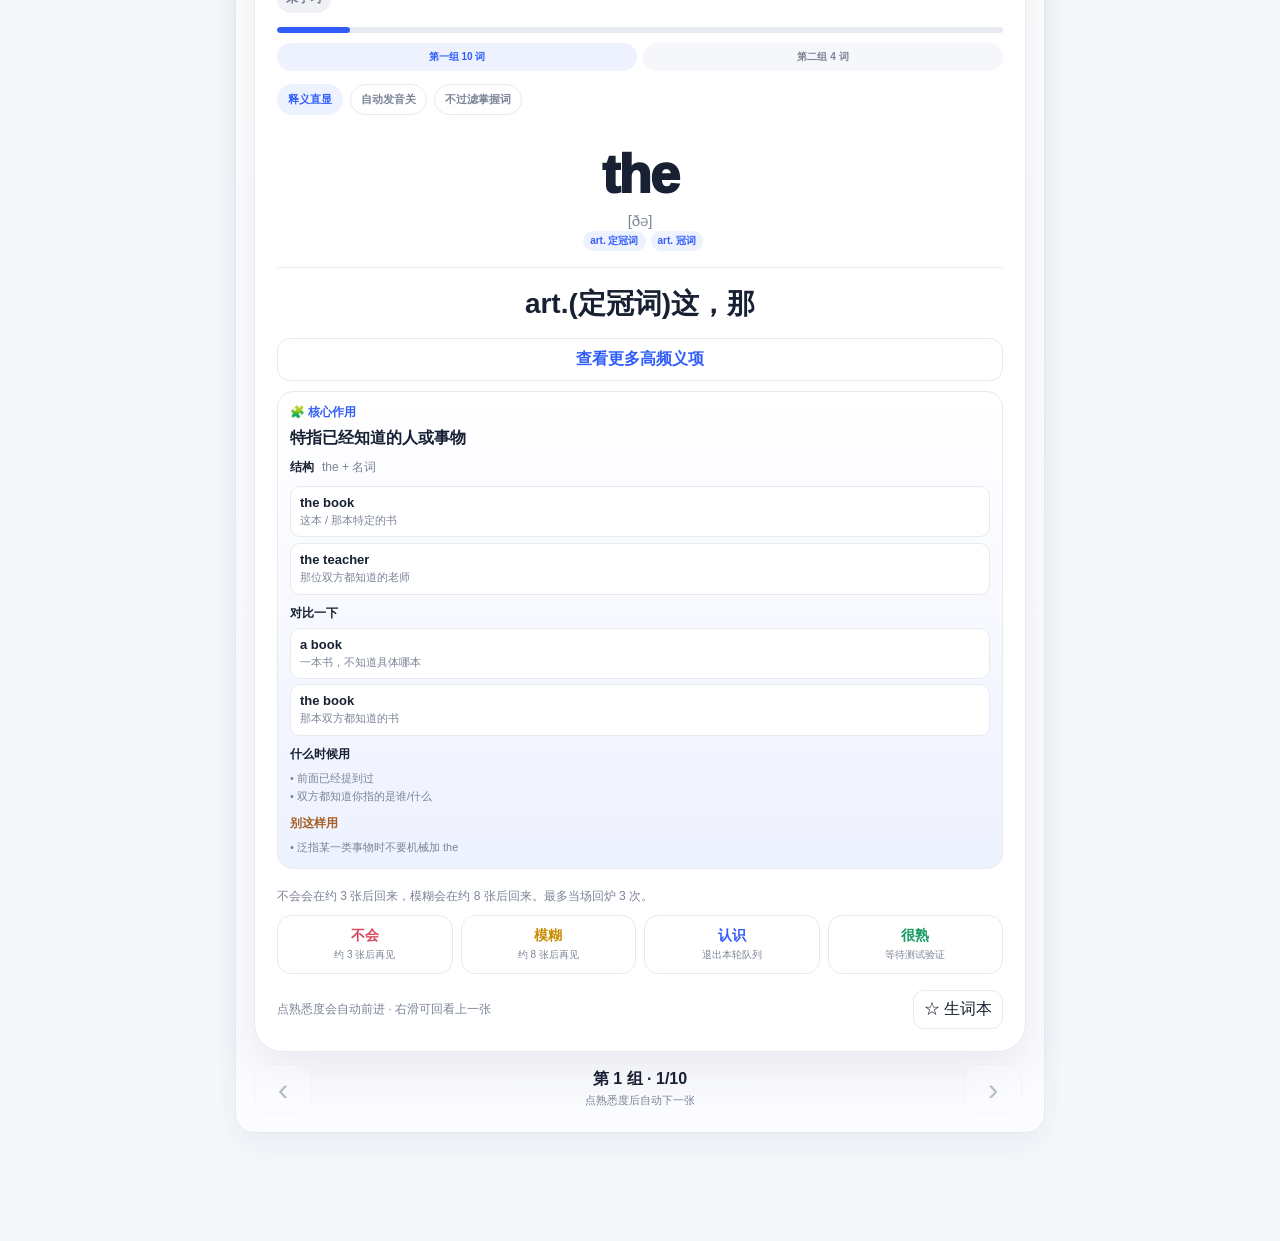
==== commit 0eb66351: "Ship v3.8 daily task flow and portable audio" ====
--- a/english-tool/index.html
+++ b/english-tool/index.html
@@ -8,13 +8,13 @@
 <meta name="apple-mobile-web-app-title" content="只背这个">
 <meta http-equiv="Cache-Control" content="no-cache, no-store, must-revalidate">
 <title>只背这个 · CET-4 学习系统</title>
-<link rel="manifest" href="manifest.webmanifest?v=42">
-<link rel="stylesheet" href="unified.css?v=42">
-<link rel="stylesheet" href="study.css?v=42">
+<link rel="manifest" href="manifest.webmanifest?v=43">
+<link rel="stylesheet" href="unified.css?v=43">
+<link rel="stylesheet" href="study.css?v=43">
 </head>
 <body>
 <div class="app">
-  <header class="top"><div><div class="brand">只背这个</div><div class="sub">20 词动态学习 · 拼写 + 听力双训练 · 长期掌握验证</div></div><div class="tag">v3.7</div></header>
+  <header class="top"><div><div class="brand">只背这个</div><div class="sub">20 词动态学习 · 每日任务流 · 拼写听力 · 单词随身听</div></div><div class="tag">v3.8</div></header>
 
   <section id="searchPage">
     <div class="search"><input id="q" placeholder="输入单词，例如 pitch" autocomplete="off" autocapitalize="none"><button class="primary" id="go">查</button></div>
@@ -38,13 +38,13 @@
   <section id="testPage" class="hidden"><div class="card" id="testCard"><div class="section-head">快速测验</div><div class="small">默认从已接触单词中抽题。现在还可以直接做主动拼写、听音辨词和听写。</div><div class="button-group space-top"><button class="primary" id="startMixedTest">开始 10 题</button><button class="secondary" id="startWeakTest">专测薄弱词</button></div></div></section>
   <section id="bookPage" class="hidden"><div class="card"><div class="head wrap"><div><div class="section-head">词本</div><div class="small">上面是你收藏的生词，下面可以按词类、阶段和掌握状态浏览整个词库。</div></div></div><div id="bookList"></div></div></section>
   <section id="myPage" class="hidden">
-    <div class="card"><div class="section-head">我的学习</div><div class="stats"><div class="stat"><b id="myTouched">0</b><span>已接触</span></div><div class="stat"><b id="myQuiz">0</b><span>累计测试</span></div><div class="stat"><b id="myAccuracy">0%</b><span>测试正确率</span></div><div class="stat"><b id="myDays">0</b><span>学习天数</span></div></div><div class="title">掌握判定</div><div class="explain-grid"><div><span class="state-pill learning">学习中</span><p>看过或测试过，但证据还少，或者刚刚答错。</p></div><div><span class="state-pill familiar">基本认识</span><p>至少跨 2 天答对、连续答对并保持较高正确率。</p></div><div><span class="state-pill mastered">已掌握</span><p>至少 4 次答对、3 个不同日期答对、连续答对 ≥3，且首次到最近正确间隔至少 6 天。</p></div></div><div class="tip">“今日是否学过”和“长期是否掌握”完全分开。拼写、听辨、听写也分别记录，谁都不能拿别人的分数冒充自己会了。</div></div>
+    <div class="card"><div class="section-head">我的学习</div><div class="stats"><div class="stat"><b id="myTouched">0</b><span>已接触</span></div><div class="stat"><b id="myQuiz">0</b><span>累计测试</span></div><div class="stat"><b id="myAccuracy">0%</b><span>测试正确率</span></div><div class="stat"><b id="myDays">0</b><span>学习天数</span></div></div><div class="title">掌握判定</div><div class="explain-grid"><div><span class="state-pill learning">学习中</span><p>看过或测试过，但证据还少，或者刚刚答错。</p></div><div><span class="state-pill familiar">基本认识</span><p>至少跨 2 天答对、连续答对并保持较高正确率。</p></div><div><span class="state-pill mastered">已掌握</span><p>至少 4 次答对、3 个不同日期答对、连续答对 ≥3，且首次到最近正确间隔至少 6 天。</p></div></div><div class="tip">“今日是否学过”和“长期是否掌握”完全分开。拼写、听辨、听写、随身听也分别记录，被动播放不会冒充掌握证据。</div></div>
     <div class="card"><div class="section-head">数据</div><div class="button-group space-top"><button class="secondary" id="exportBtn">导出学习数据</button><label class="secondary file-label">导入学习数据<input id="importFile" type="file" accept=".json"></label></div></div>
   </section>
 </div>
 <div id="bootFail" class="hidden" style="position:fixed;left:16px;right:16px;bottom:86px;z-index:99;padding:13px 14px;border:1px solid #e4bcbc;background:#fff7f7;border-radius:14px;font-size:12px;line-height:1.6;color:#7a2f2f">页面资源没有完整载入。请到“我的 → 系统状态”查看诊断，或执行安全重载。</div>
 <div class="nav"><div class="navin"><button class="active" data-page="searchPage">查词</button><button data-page="planPage">计划</button><button data-page="reviewPage">复习</button><button data-page="testPage">测试</button><button data-page="bookPage">词本</button><button data-page="myPage">我的</button></div></div>
 <div class="toast" id="toast"></div>
-<script src="preload.js?v=42"></script><script src="unified.js?v=42"></script><script src="study.js?v=42"></script><script src="lexicon-core.js?v=42"></script><script src="quiz-core.js?v=42"></script><script src="learning-core.js?v=42"></script><script src="practice-core.js?v=42"></script><script src="skills-core.js?v=42"></script><script>setTimeout(function(){if(!window.__ZBZ_READY__){var x=document.getElementById('bootFail');if(x)x.classList.remove('hidden')}},12000)</script>
+<script src="preload.js?v=43"></script><script src="unified.js?v=43"></script><script src="study.js?v=43"></script><script src="lexicon-core.js?v=43"></script><script src="quiz-core.js?v=43"></script><script src="learning-core.js?v=43"></script><script src="practice-core.js?v=43"></script><script src="skills-core.js?v=43"></script><script src="routine-core.js?v=43"></script><script>setTimeout(function(){if(!window.__ZBZ_READY__){var x=document.getElementById('bootFail');if(x)x.classList.remove('hidden')}},12000)</script>
 </body>
 </html>
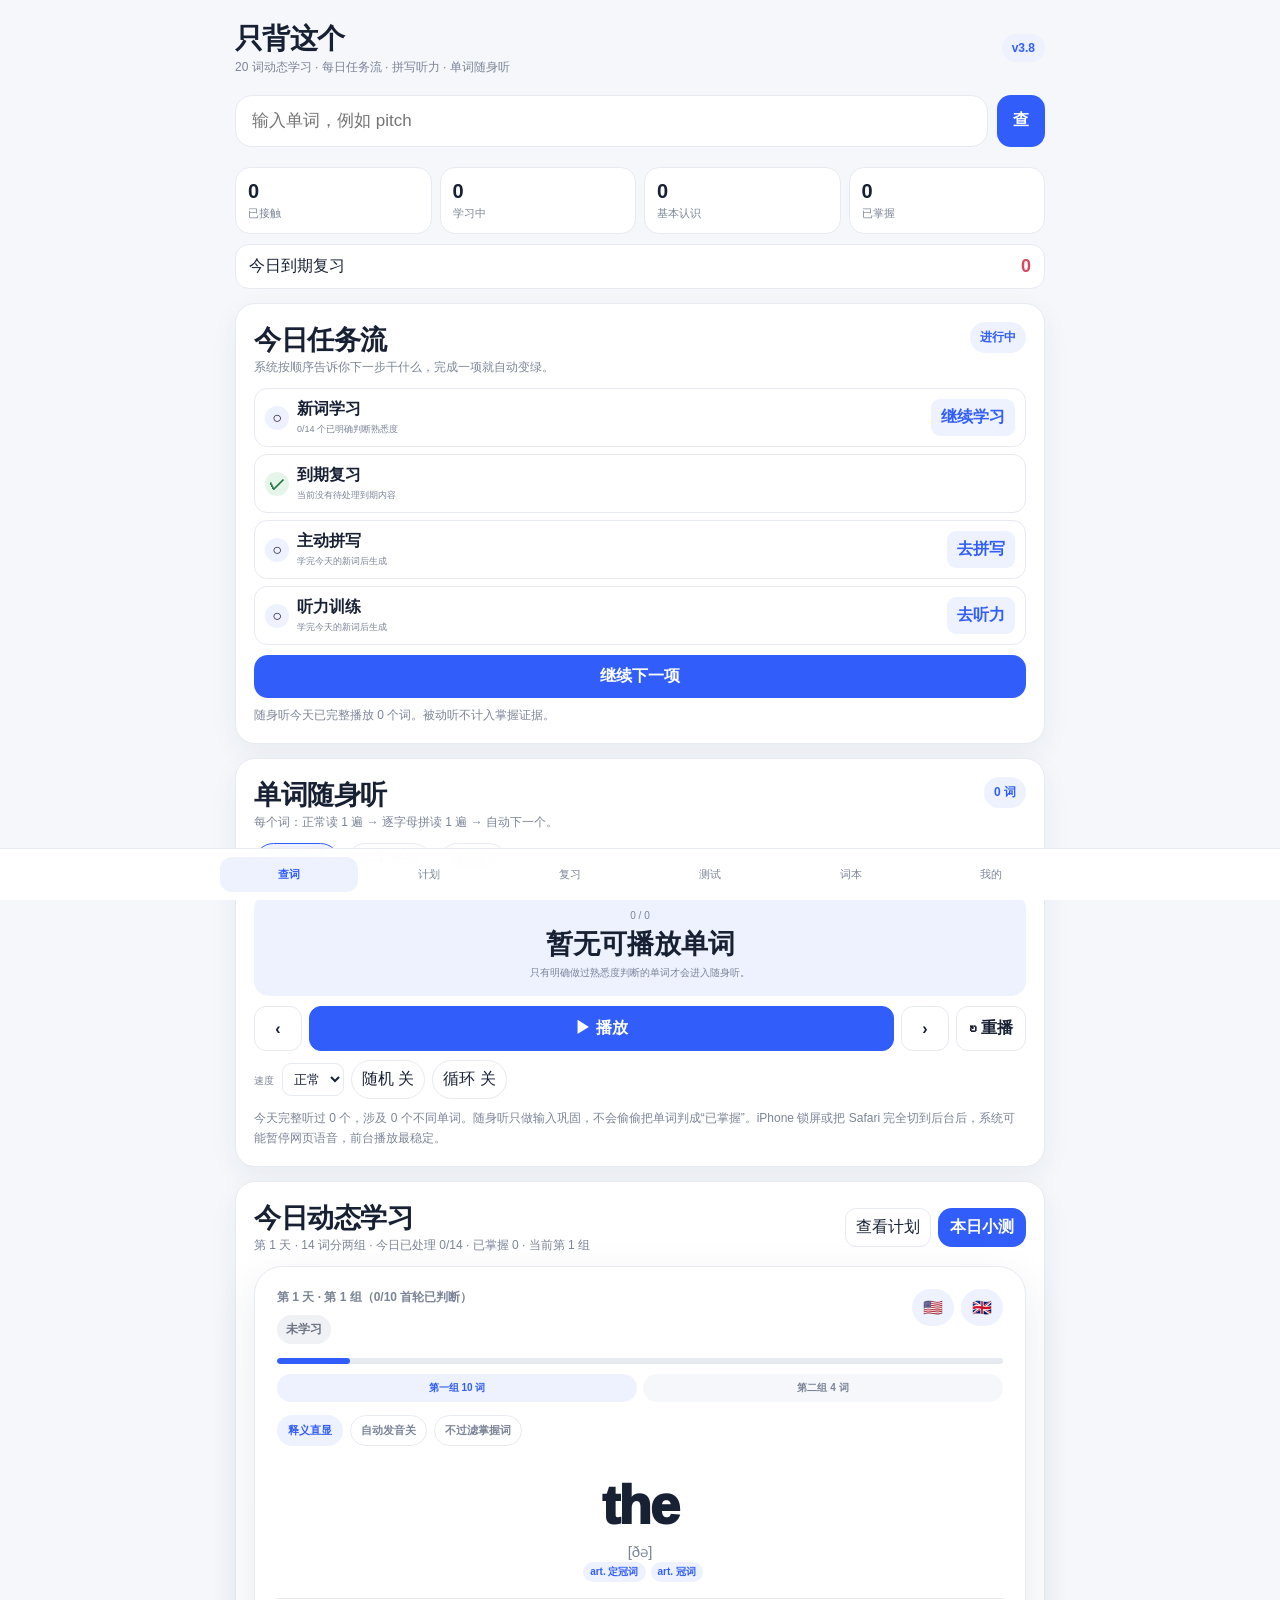
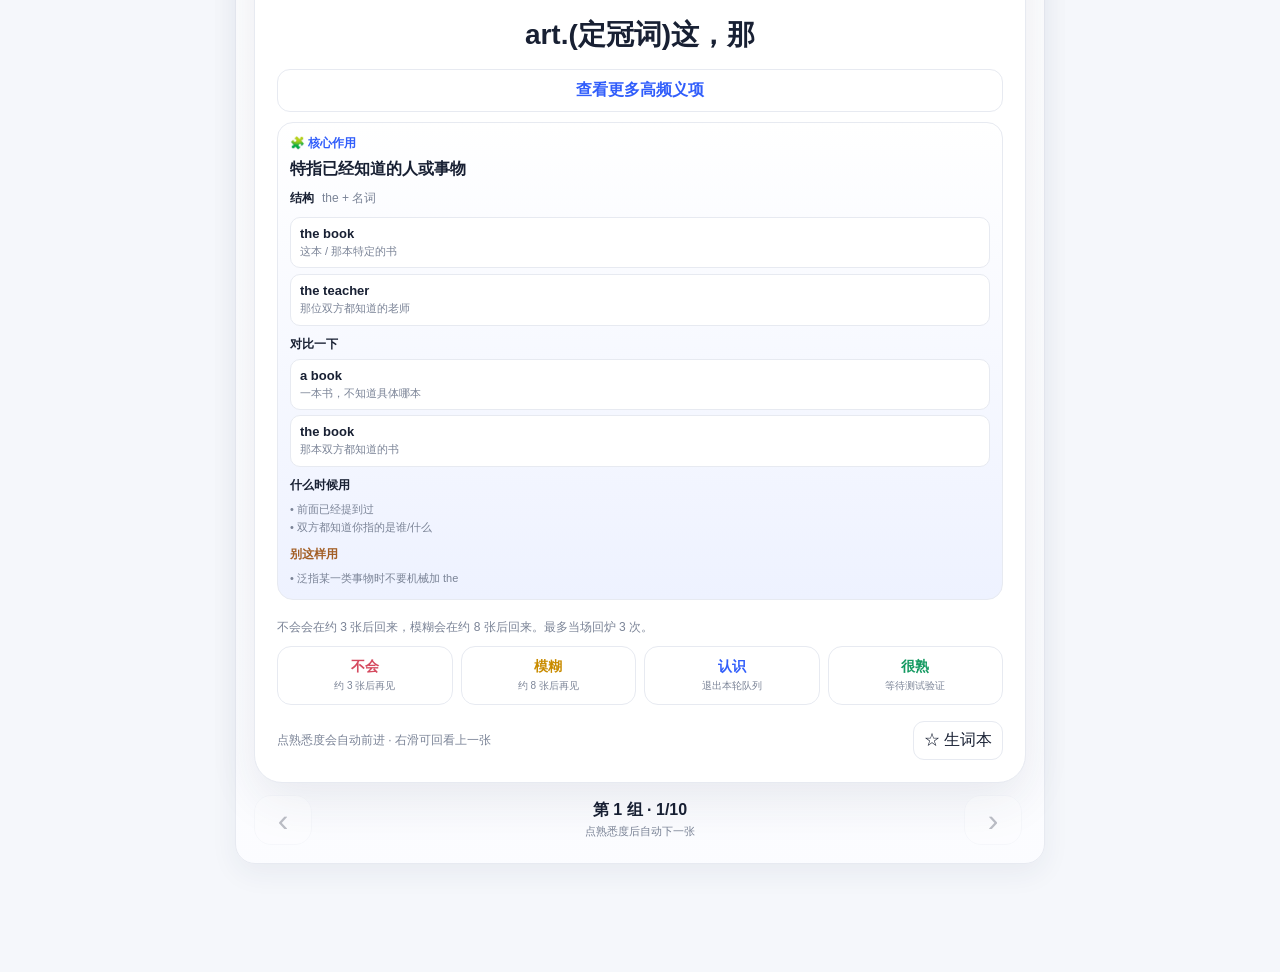
==== commit 79b31665: "Release v3.8.1 search page fixes" ====
--- a/english-tool/index.html
+++ b/english-tool/index.html
@@ -8,13 +8,13 @@
 <meta name="apple-mobile-web-app-title" content="只背这个">
 <meta http-equiv="Cache-Control" content="no-cache, no-store, must-revalidate">
 <title>只背这个 · CET-4 学习系统</title>
-<link rel="manifest" href="manifest.webmanifest?v=43">
-<link rel="stylesheet" href="unified.css?v=43">
-<link rel="stylesheet" href="study.css?v=43">
+<link rel="manifest" href="manifest.webmanifest?v=44">
+<link rel="stylesheet" href="unified.css?v=44">
+<link rel="stylesheet" href="study.css?v=44">
 </head>
 <body>
 <div class="app">
-  <header class="top"><div><div class="brand">只背这个</div><div class="sub">20 词动态学习 · 每日任务流 · 拼写听力 · 单词随身听</div></div><div class="tag">v3.8</div></header>
+  <header class="top"><div><div class="brand">只背这个</div><div class="sub">20 词动态学习 · 每日任务流 · 拼写听力 · 单词随身听</div></div><div class="tag">v3.8.1</div></header>
 
   <section id="searchPage">
     <div class="search"><input id="q" placeholder="输入单词，例如 pitch" autocomplete="off" autocapitalize="none"><button class="primary" id="go">查</button></div>
@@ -45,6 +45,6 @@
 <div id="bootFail" class="hidden" style="position:fixed;left:16px;right:16px;bottom:86px;z-index:99;padding:13px 14px;border:1px solid #e4bcbc;background:#fff7f7;border-radius:14px;font-size:12px;line-height:1.6;color:#7a2f2f">页面资源没有完整载入。请到“我的 → 系统状态”查看诊断，或执行安全重载。</div>
 <div class="nav"><div class="navin"><button class="active" data-page="searchPage">查词</button><button data-page="planPage">计划</button><button data-page="reviewPage">复习</button><button data-page="testPage">测试</button><button data-page="bookPage">词本</button><button data-page="myPage">我的</button></div></div>
 <div class="toast" id="toast"></div>
-<script src="preload.js?v=43"></script><script src="unified.js?v=43"></script><script src="study.js?v=43"></script><script src="lexicon-core.js?v=43"></script><script src="quiz-core.js?v=43"></script><script src="learning-core.js?v=43"></script><script src="practice-core.js?v=43"></script><script src="skills-core.js?v=43"></script><script src="routine-core.js?v=43"></script><script>setTimeout(function(){if(!window.__ZBZ_READY__){var x=document.getElementById('bootFail');if(x)x.classList.remove('hidden')}},12000)</script>
+<script src="preload.js?v=44"></script><script src="unified.js?v=44"></script><script src="search-core.js?v=44"></script><script src="study.js?v=44"></script><script src="lexicon-core.js?v=44"></script><script src="quiz-core.js?v=44"></script><script src="learning-core.js?v=44"></script><script src="practice-core.js?v=44"></script><script src="skills-core.js?v=44"></script><script src="routine-core.js?v=44"></script><script>setTimeout(function(){if(!window.__ZBZ_READY__){var x=document.getElementById('bootFail');if(x)x.classList.remove('hidden')}},12000)</script>
 </body>
 </html>
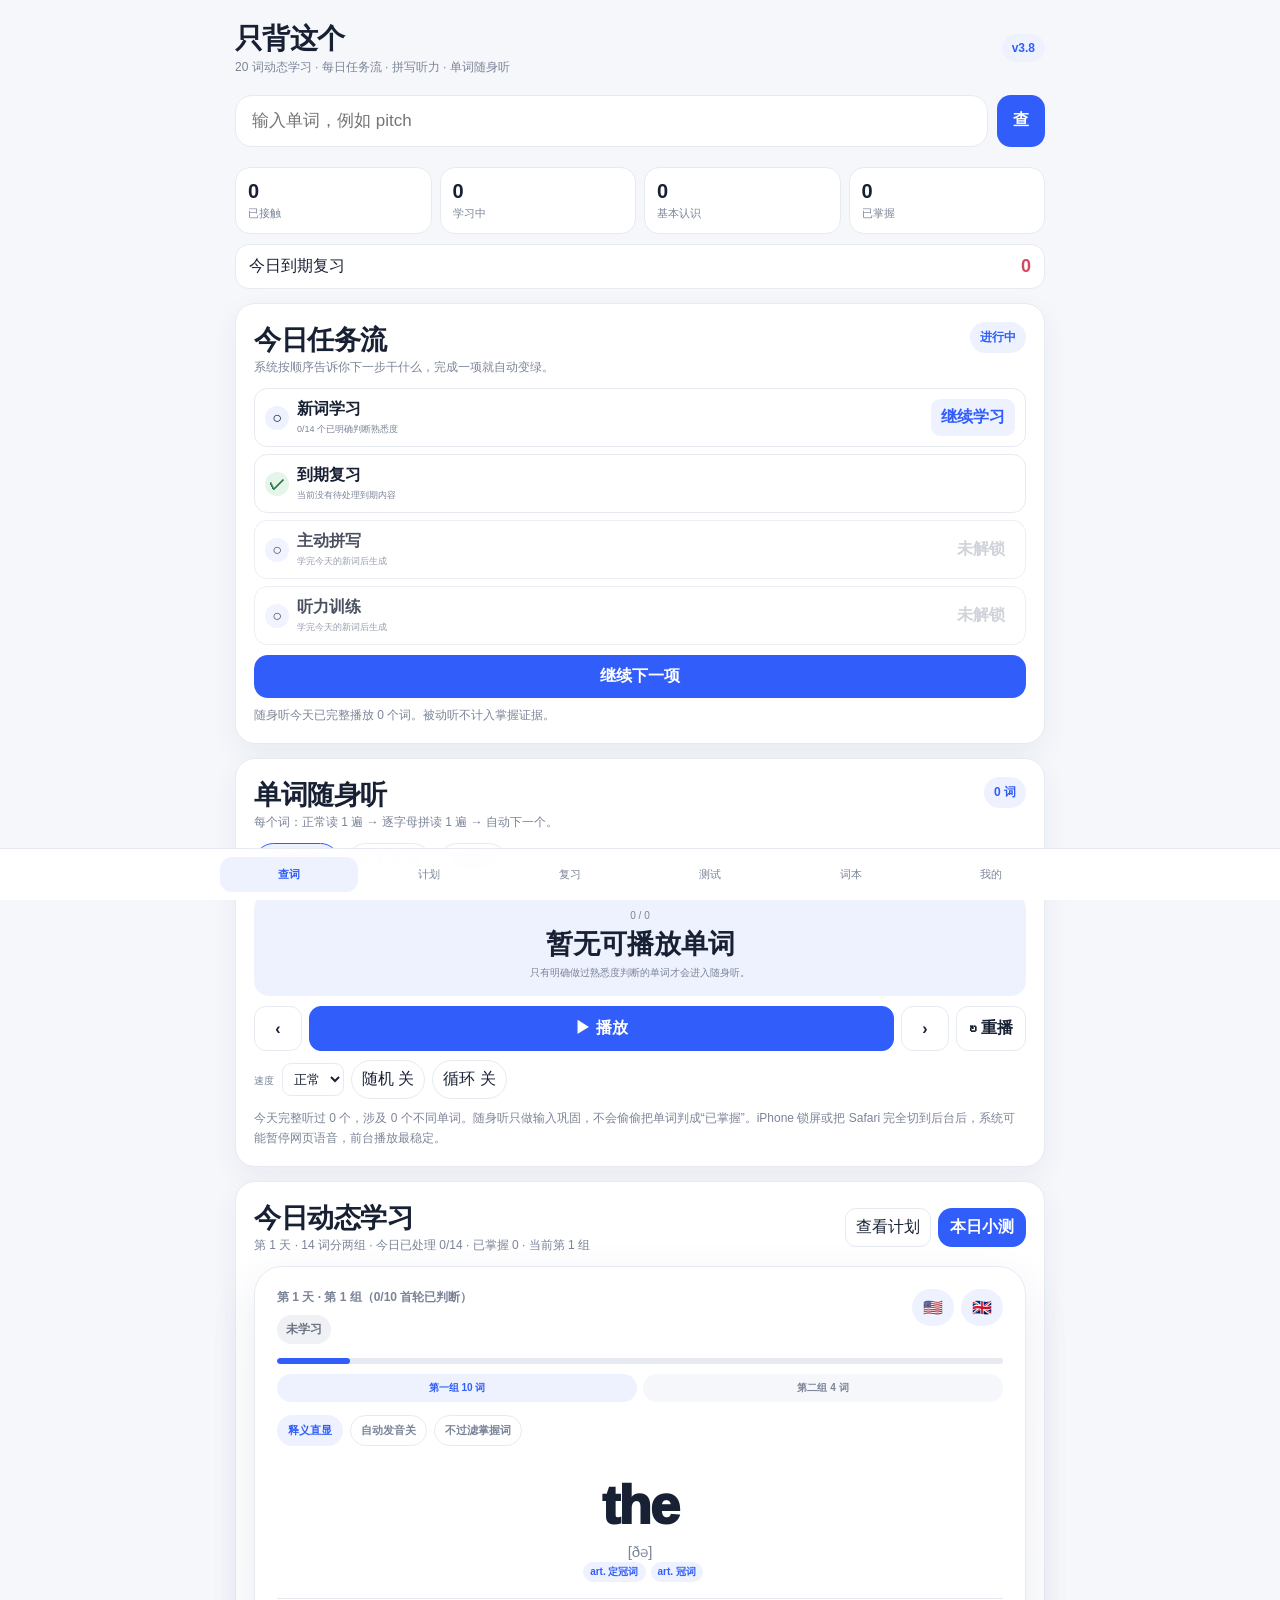
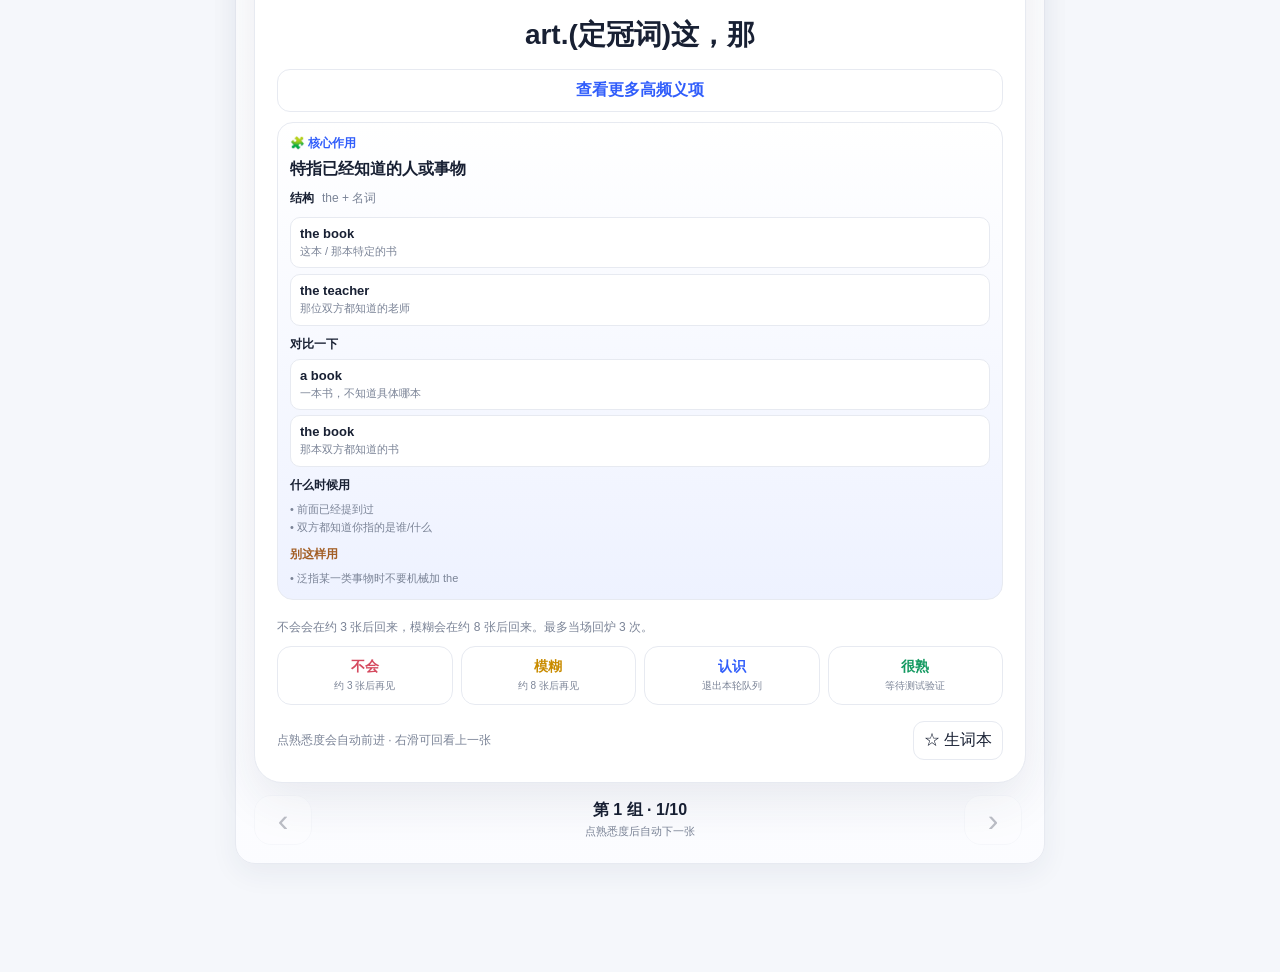
==== commit 9d3de8f3: "bump to v3.8.2 and load routine button fix" ====
--- a/english-tool/index.html
+++ b/english-tool/index.html
@@ -8,13 +8,13 @@
 <meta name="apple-mobile-web-app-title" content="只背这个">
 <meta http-equiv="Cache-Control" content="no-cache, no-store, must-revalidate">
 <title>只背这个 · CET-4 学习系统</title>
-<link rel="manifest" href="manifest.webmanifest?v=44">
-<link rel="stylesheet" href="unified.css?v=44">
-<link rel="stylesheet" href="study.css?v=44">
+<link rel="manifest" href="manifest.webmanifest?v=45">
+<link rel="stylesheet" href="unified.css?v=45">
+<link rel="stylesheet" href="study.css?v=45">
 </head>
 <body>
 <div class="app">
-  <header class="top"><div><div class="brand">只背这个</div><div class="sub">20 词动态学习 · 每日任务流 · 拼写听力 · 单词随身听</div></div><div class="tag">v3.8.1</div></header>
+  <header class="top"><div><div class="brand">只背这个</div><div class="sub">20 词动态学习 · 每日任务流 · 拼写听力 · 单词随身听</div></div><div class="tag">v3.8.2</div></header>
 
   <section id="searchPage">
     <div class="search"><input id="q" placeholder="输入单词，例如 pitch" autocomplete="off" autocapitalize="none"><button class="primary" id="go">查</button></div>
@@ -45,6 +45,6 @@
 <div id="bootFail" class="hidden" style="position:fixed;left:16px;right:16px;bottom:86px;z-index:99;padding:13px 14px;border:1px solid #e4bcbc;background:#fff7f7;border-radius:14px;font-size:12px;line-height:1.6;color:#7a2f2f">页面资源没有完整载入。请到“我的 → 系统状态”查看诊断，或执行安全重载。</div>
 <div class="nav"><div class="navin"><button class="active" data-page="searchPage">查词</button><button data-page="planPage">计划</button><button data-page="reviewPage">复习</button><button data-page="testPage">测试</button><button data-page="bookPage">词本</button><button data-page="myPage">我的</button></div></div>
 <div class="toast" id="toast"></div>
-<script src="preload.js?v=44"></script><script src="unified.js?v=44"></script><script src="search-core.js?v=44"></script><script src="study.js?v=44"></script><script src="lexicon-core.js?v=44"></script><script src="quiz-core.js?v=44"></script><script src="learning-core.js?v=44"></script><script src="practice-core.js?v=44"></script><script src="skills-core.js?v=44"></script><script src="routine-core.js?v=44"></script><script>setTimeout(function(){if(!window.__ZBZ_READY__){var x=document.getElementById('bootFail');if(x)x.classList.remove('hidden')}},12000)</script>
+<script src="preload.js?v=45"></script><script src="unified.js?v=45"></script><script src="search-core.js?v=45"></script><script src="study.js?v=45"></script><script src="lexicon-core.js?v=45"></script><script src="quiz-core.js?v=45"></script><script src="learning-core.js?v=45"></script><script src="practice-core.js?v=45"></script><script src="skills-core.js?v=45"></script><script src="routine-core.js?v=45"></script><script src="routine-actions-v45.js?v=45"></script><script>setTimeout(function(){if(!window.__ZBZ_READY__){var x=document.getElementById('bootFail');if(x)x.classList.remove('hidden')}},12000)</script>
 </body>
 </html>
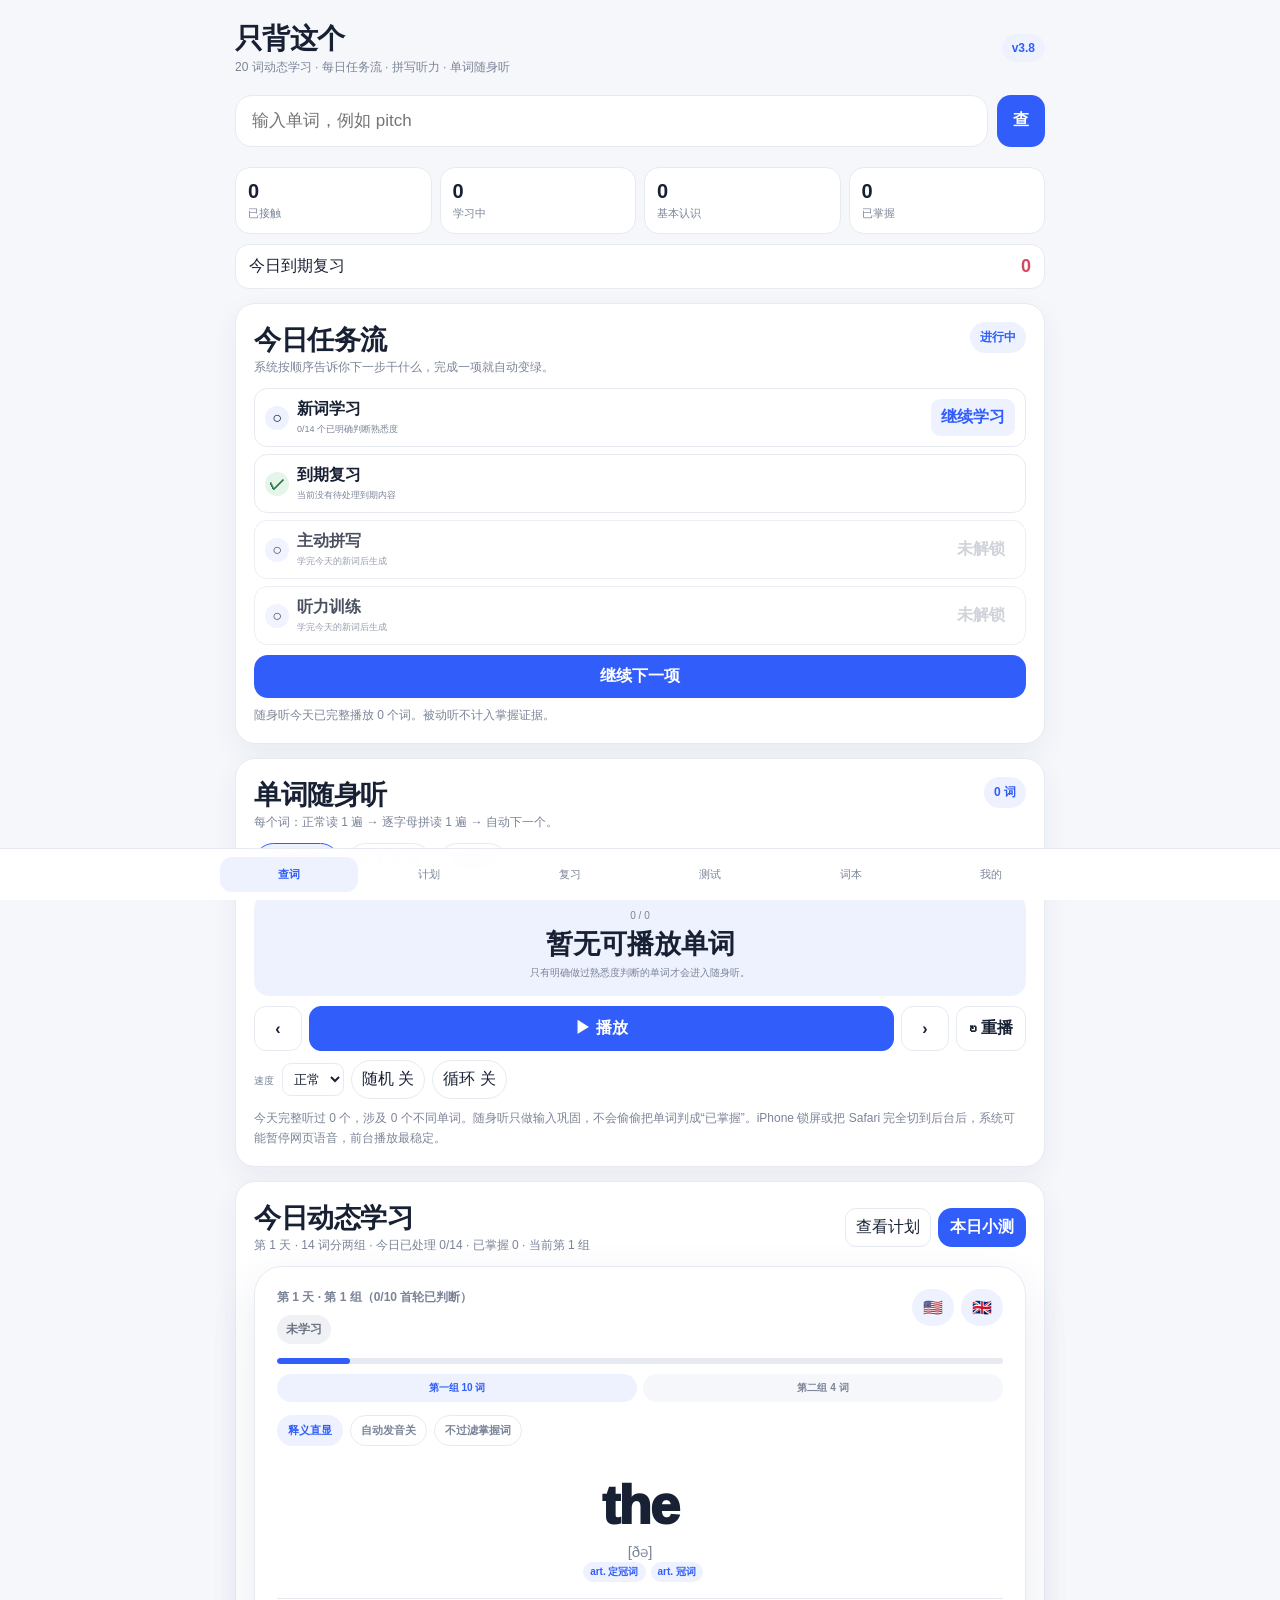
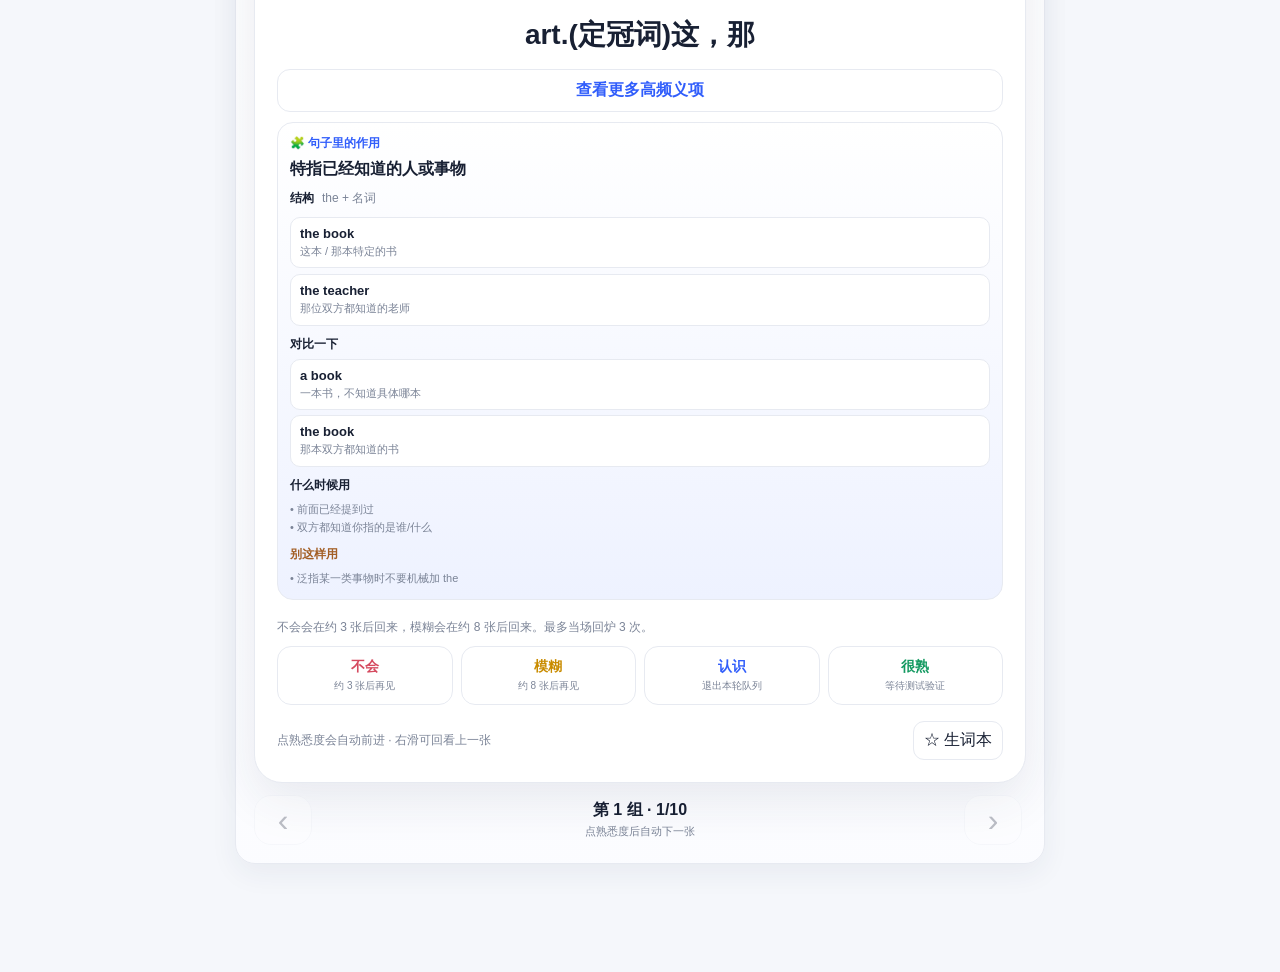
==== commit d3caf598: "Load v46 integrity fixes for word usage and learned-audio detection" ====
--- a/english-tool/index.html
+++ b/english-tool/index.html
@@ -8,13 +8,13 @@
 <meta name="apple-mobile-web-app-title" content="只背这个">
 <meta http-equiv="Cache-Control" content="no-cache, no-store, must-revalidate">
 <title>只背这个 · CET-4 学习系统</title>
-<link rel="manifest" href="manifest.webmanifest?v=45">
-<link rel="stylesheet" href="unified.css?v=45">
-<link rel="stylesheet" href="study.css?v=45">
+<link rel="manifest" href="manifest.webmanifest?v=46">
+<link rel="stylesheet" href="unified.css?v=46">
+<link rel="stylesheet" href="study.css?v=46">
 </head>
 <body>
 <div class="app">
-  <header class="top"><div><div class="brand">只背这个</div><div class="sub">20 词动态学习 · 每日任务流 · 拼写听力 · 单词随身听</div></div><div class="tag">v3.8.2</div></header>
+  <header class="top"><div><div class="brand">只背这个</div><div class="sub">20 词动态学习 · 每日任务流 · 拼写听力 · 单词随身听</div></div><div class="tag">v3.8.3</div></header>
 
   <section id="searchPage">
     <div class="search"><input id="q" placeholder="输入单词，例如 pitch" autocomplete="off" autocapitalize="none"><button class="primary" id="go">查</button></div>
@@ -45,6 +45,6 @@
 <div id="bootFail" class="hidden" style="position:fixed;left:16px;right:16px;bottom:86px;z-index:99;padding:13px 14px;border:1px solid #e4bcbc;background:#fff7f7;border-radius:14px;font-size:12px;line-height:1.6;color:#7a2f2f">页面资源没有完整载入。请到“我的 → 系统状态”查看诊断，或执行安全重载。</div>
 <div class="nav"><div class="navin"><button class="active" data-page="searchPage">查词</button><button data-page="planPage">计划</button><button data-page="reviewPage">复习</button><button data-page="testPage">测试</button><button data-page="bookPage">词本</button><button data-page="myPage">我的</button></div></div>
 <div class="toast" id="toast"></div>
-<script src="preload.js?v=45"></script><script src="unified.js?v=45"></script><script src="search-core.js?v=45"></script><script src="study.js?v=45"></script><script src="lexicon-core.js?v=45"></script><script src="quiz-core.js?v=45"></script><script src="learning-core.js?v=45"></script><script src="practice-core.js?v=45"></script><script src="skills-core.js?v=45"></script><script src="routine-core.js?v=45"></script><script src="routine-actions-v45.js?v=45"></script><script>setTimeout(function(){if(!window.__ZBZ_READY__){var x=document.getElementById('bootFail');if(x)x.classList.remove('hidden')}},12000)</script>
+<script src="preload.js?v=46"></script><script src="unified.js?v=46"></script><script src="search-core.js?v=46"></script><script src="study.js?v=46"></script><script src="lexicon-core.js?v=46"></script><script src="quiz-core.js?v=46"></script><script src="learning-core.js?v=46"></script><script src="practice-core.js?v=46"></script><script src="skills-core.js?v=46"></script><script src="routine-core.js?v=46"></script><script src="routine-actions-v45.js?v=46"></script><script src="integrity-v46.js?v=46"></script><script src="structure-fix-v46.js?v=46"></script><script>setTimeout(function(){if(!window.__ZBZ_READY__){var x=document.getElementById('bootFail');if(x)x.classList.remove('hidden')}},12000)</script>
 </body>
 </html>
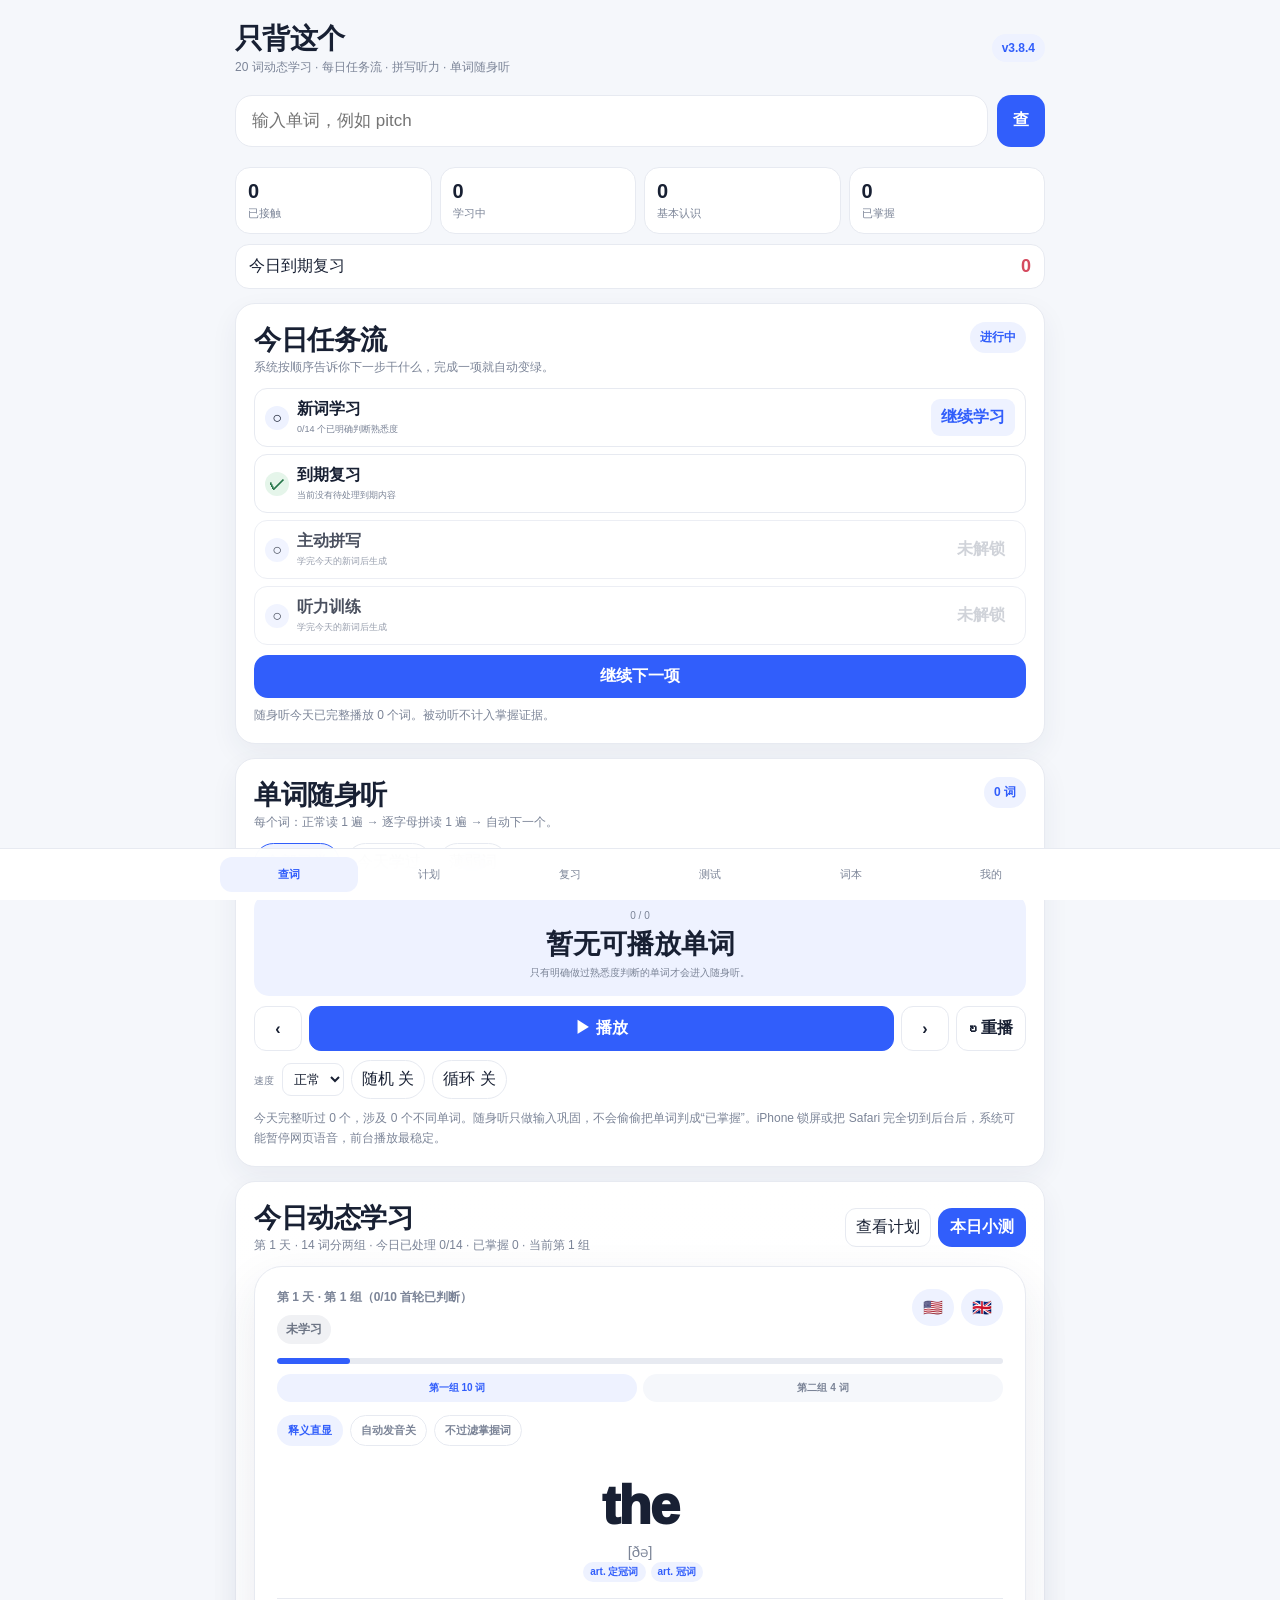
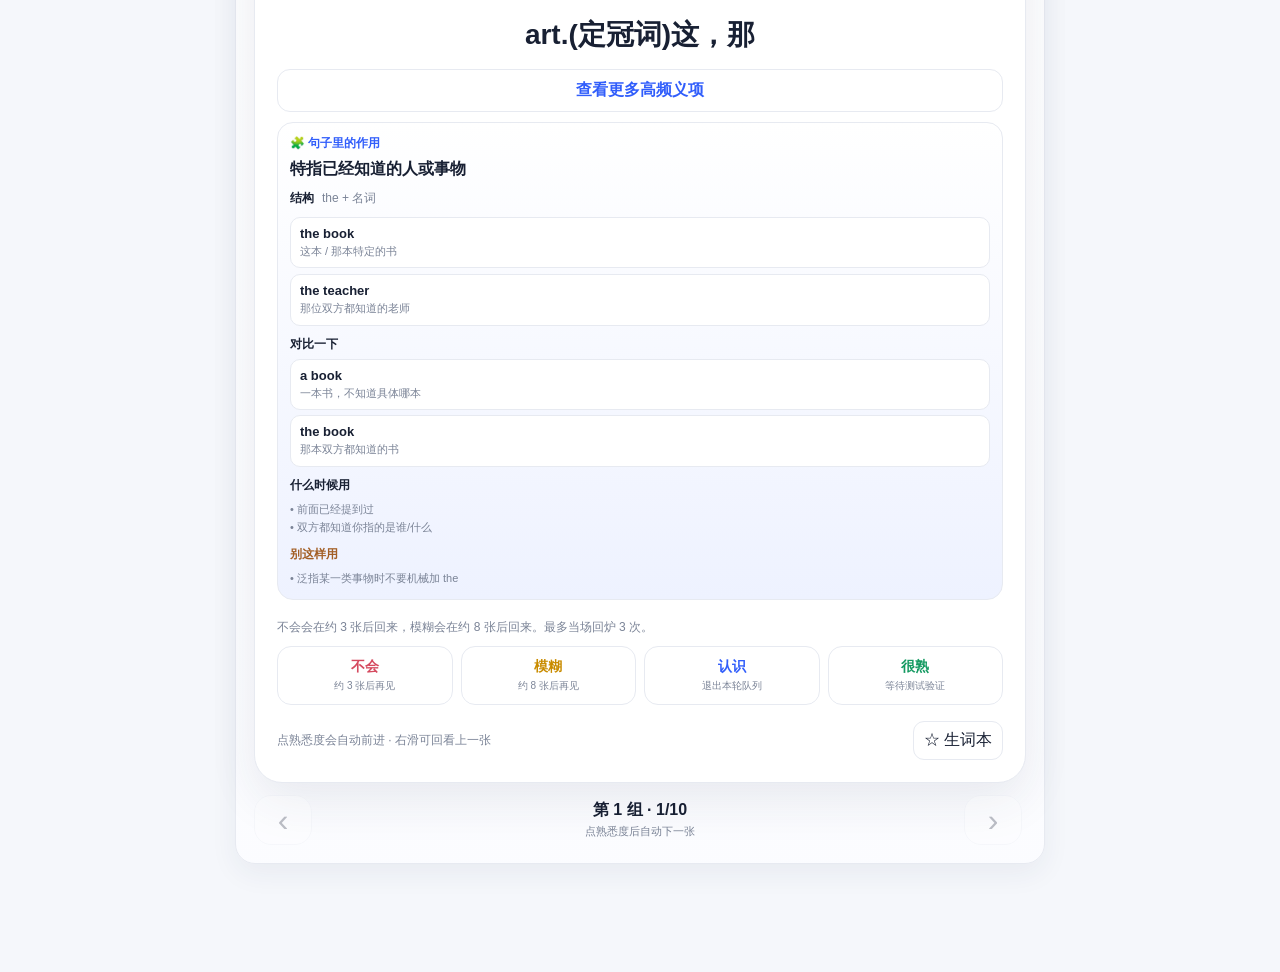
==== commit 18c77282: "release: v3.8.4 semantic usage and portable audio integrity fix" ====
--- a/english-tool/index.html
+++ b/english-tool/index.html
@@ -8,13 +8,13 @@
 <meta name="apple-mobile-web-app-title" content="只背这个">
 <meta http-equiv="Cache-Control" content="no-cache, no-store, must-revalidate">
 <title>只背这个 · CET-4 学习系统</title>
-<link rel="manifest" href="manifest.webmanifest?v=46">
-<link rel="stylesheet" href="unified.css?v=46">
-<link rel="stylesheet" href="study.css?v=46">
+<link rel="manifest" href="manifest.webmanifest?v=47">
+<link rel="stylesheet" href="unified.css?v=47">
+<link rel="stylesheet" href="study.css?v=47">
 </head>
 <body>
 <div class="app">
-  <header class="top"><div><div class="brand">只背这个</div><div class="sub">20 词动态学习 · 每日任务流 · 拼写听力 · 单词随身听</div></div><div class="tag">v3.8.3</div></header>
+  <header class="top"><div><div class="brand">只背这个</div><div class="sub">20 词动态学习 · 每日任务流 · 拼写听力 · 单词随身听</div></div><div class="tag">v3.8.4</div></header>
 
   <section id="searchPage">
     <div class="search"><input id="q" placeholder="输入单词，例如 pitch" autocomplete="off" autocapitalize="none"><button class="primary" id="go">查</button></div>
@@ -45,6 +45,6 @@
 <div id="bootFail" class="hidden" style="position:fixed;left:16px;right:16px;bottom:86px;z-index:99;padding:13px 14px;border:1px solid #e4bcbc;background:#fff7f7;border-radius:14px;font-size:12px;line-height:1.6;color:#7a2f2f">页面资源没有完整载入。请到“我的 → 系统状态”查看诊断，或执行安全重载。</div>
 <div class="nav"><div class="navin"><button class="active" data-page="searchPage">查词</button><button data-page="planPage">计划</button><button data-page="reviewPage">复习</button><button data-page="testPage">测试</button><button data-page="bookPage">词本</button><button data-page="myPage">我的</button></div></div>
 <div class="toast" id="toast"></div>
-<script src="preload.js?v=46"></script><script src="unified.js?v=46"></script><script src="search-core.js?v=46"></script><script src="study.js?v=46"></script><script src="lexicon-core.js?v=46"></script><script src="quiz-core.js?v=46"></script><script src="learning-core.js?v=46"></script><script src="practice-core.js?v=46"></script><script src="skills-core.js?v=46"></script><script src="routine-core.js?v=46"></script><script src="routine-actions-v45.js?v=46"></script><script src="integrity-v46.js?v=46"></script><script src="structure-fix-v46.js?v=46"></script><script>setTimeout(function(){if(!window.__ZBZ_READY__){var x=document.getElementById('bootFail');if(x)x.classList.remove('hidden')}},12000)</script>
+<script src="preload.js?v=47"></script><script src="unified.js?v=47"></script><script src="search-core.js?v=47"></script><script src="study.js?v=47"></script><script src="lexicon-core.js?v=47"></script><script src="quiz-core.js?v=47"></script><script src="learning-core.js?v=47"></script><script src="practice-core.js?v=47"></script><script src="skills-core.js?v=47"></script><script src="routine-core.js?v=47"></script><script src="routine-actions-v45.js?v=47"></script><script src="integrity-v47.js?v=47"></script><script>setTimeout(function(){if(!window.__ZBZ_READY__){var x=document.getElementById('bootFail');if(x)x.classList.remove('hidden')}},12000)</script>
 </body>
 </html>
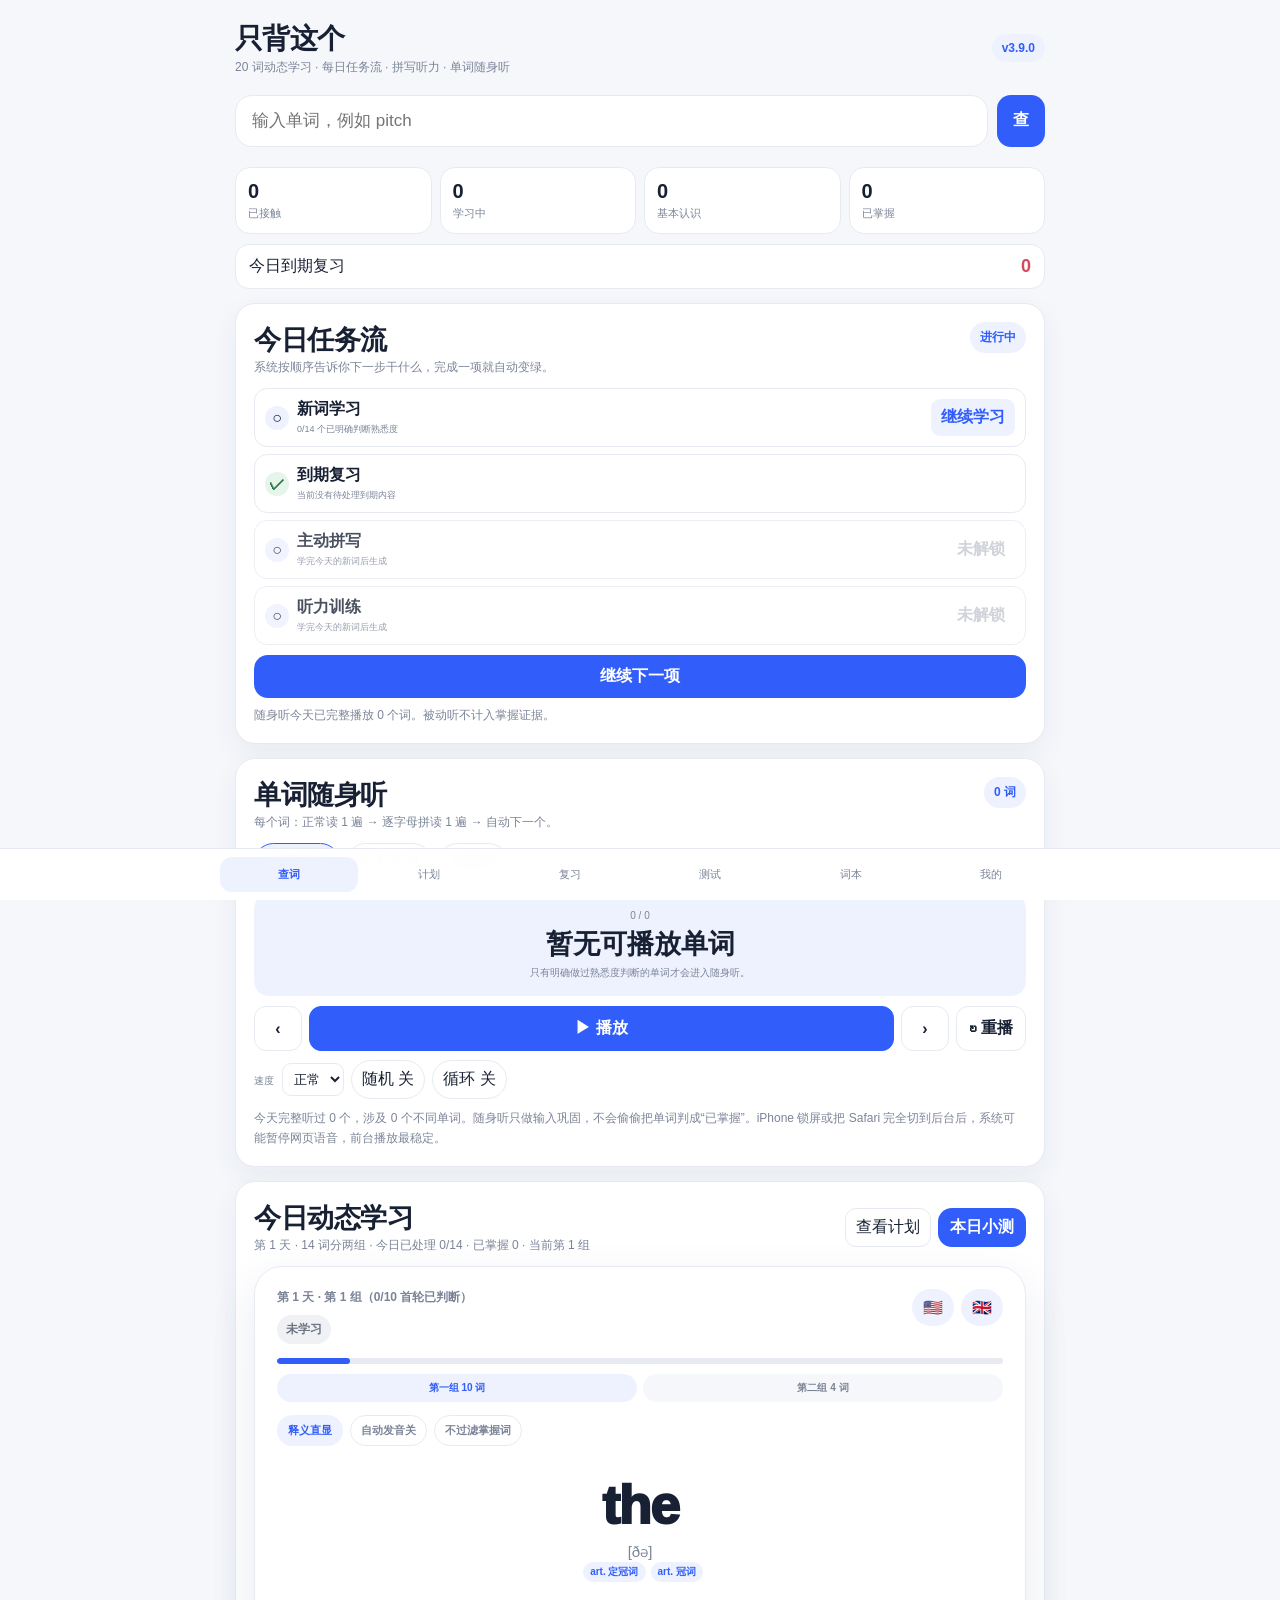
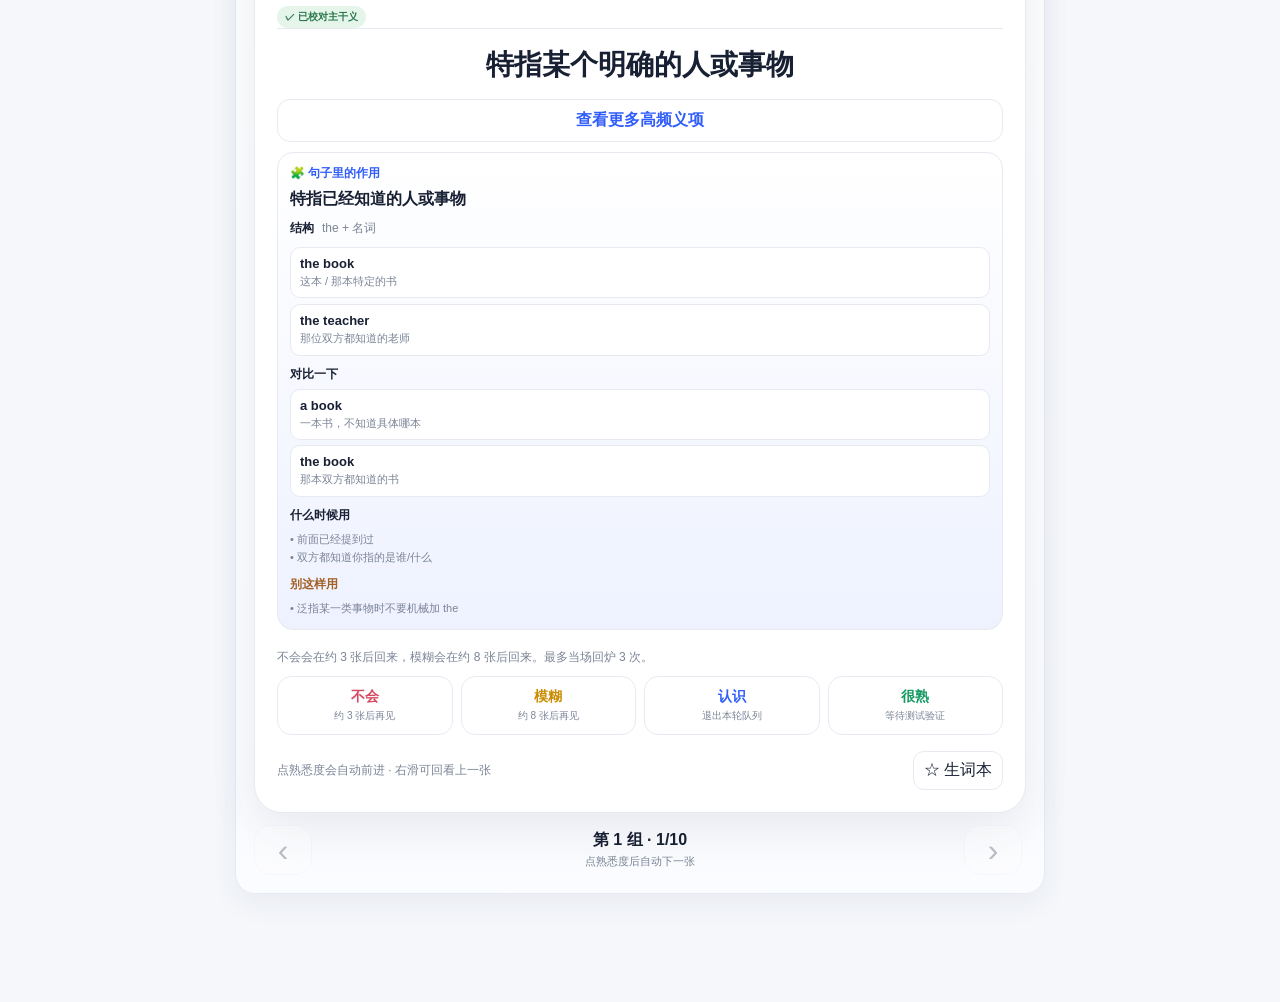
==== commit b569f504: "ship lexical QA layer v48" ====
--- a/english-tool/index.html
+++ b/english-tool/index.html
@@ -8,13 +8,13 @@
 <meta name="apple-mobile-web-app-title" content="只背这个">
 <meta http-equiv="Cache-Control" content="no-cache, no-store, must-revalidate">
 <title>只背这个 · CET-4 学习系统</title>
-<link rel="manifest" href="manifest.webmanifest?v=47">
-<link rel="stylesheet" href="unified.css?v=47">
-<link rel="stylesheet" href="study.css?v=47">
+<link rel="manifest" href="manifest.webmanifest?v=48">
+<link rel="stylesheet" href="unified.css?v=48">
+<link rel="stylesheet" href="study.css?v=48">
 </head>
 <body>
 <div class="app">
-  <header class="top"><div><div class="brand">只背这个</div><div class="sub">20 词动态学习 · 每日任务流 · 拼写听力 · 单词随身听</div></div><div class="tag">v3.8.4</div></header>
+  <header class="top"><div><div class="brand">只背这个</div><div class="sub">20 词动态学习 · 每日任务流 · 拼写听力 · 单词随身听</div></div><div class="tag">v3.9.0</div></header>
 
   <section id="searchPage">
     <div class="search"><input id="q" placeholder="输入单词，例如 pitch" autocomplete="off" autocapitalize="none"><button class="primary" id="go">查</button></div>
@@ -45,6 +45,6 @@
 <div id="bootFail" class="hidden" style="position:fixed;left:16px;right:16px;bottom:86px;z-index:99;padding:13px 14px;border:1px solid #e4bcbc;background:#fff7f7;border-radius:14px;font-size:12px;line-height:1.6;color:#7a2f2f">页面资源没有完整载入。请到“我的 → 系统状态”查看诊断，或执行安全重载。</div>
 <div class="nav"><div class="navin"><button class="active" data-page="searchPage">查词</button><button data-page="planPage">计划</button><button data-page="reviewPage">复习</button><button data-page="testPage">测试</button><button data-page="bookPage">词本</button><button data-page="myPage">我的</button></div></div>
 <div class="toast" id="toast"></div>
-<script src="preload.js?v=47"></script><script src="unified.js?v=47"></script><script src="search-core.js?v=47"></script><script src="study.js?v=47"></script><script src="lexicon-core.js?v=47"></script><script src="quiz-core.js?v=47"></script><script src="learning-core.js?v=47"></script><script src="practice-core.js?v=47"></script><script src="skills-core.js?v=47"></script><script src="routine-core.js?v=47"></script><script src="routine-actions-v45.js?v=47"></script><script src="integrity-v47.js?v=47"></script><script>setTimeout(function(){if(!window.__ZBZ_READY__){var x=document.getElementById('bootFail');if(x)x.classList.remove('hidden')}},12000)</script>
+<script src="preload.js?v=48"></script><script src="unified.js?v=48"></script><script src="search-core.js?v=48"></script><script src="study.js?v=48"></script><script src="lexicon-core.js?v=48"></script><script src="quiz-core.js?v=48"></script><script src="learning-core.js?v=48"></script><script src="practice-core.js?v=48"></script><script src="skills-core.js?v=48"></script><script src="routine-core.js?v=48"></script><script src="routine-actions-v45.js?v=48"></script><script src="integrity-v47.js?v=48"></script><script src="lexical-quality-v48.js?v=48"></script><script>setTimeout(function(){if(!window.__ZBZ_READY__){var x=document.getElementById('bootFail');if(x)x.classList.remove('hidden')}},12000)</script>
 </body>
 </html>
